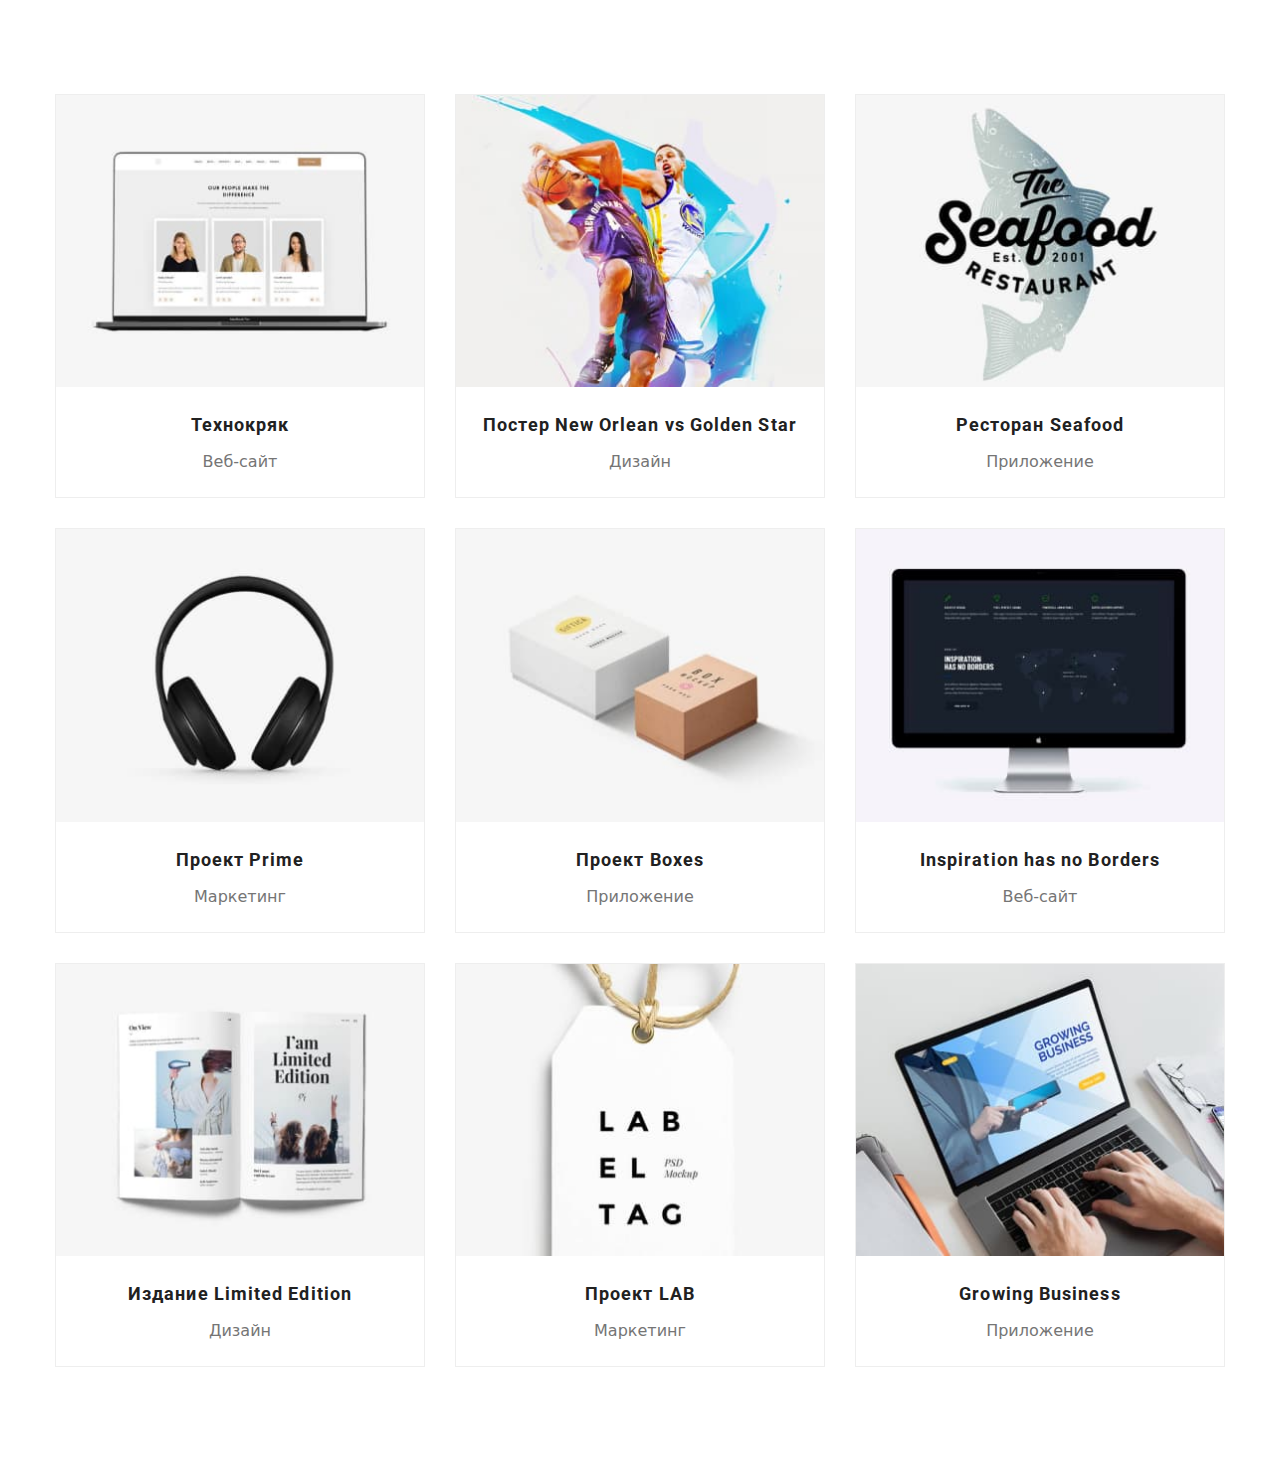
==== portfolio.html @ b9146215 "step1" ====
<!DOCTYPE html>
<html lang="ru">
<head>
    <meta charset="UTF-8">
    <meta http-equiv="X-UA-Compatible" content="IE=edge">
    <meta name="viewport" content="width=device-width, initial-scale=1.0">
    <title>Портфолио</title>
    <link rel="preconnect" href="https://fonts.googleapis.com">
    <link rel="preconnect" href="https://fonts.gstatic.com" crossorigin>
    <link href="https://fonts.googleapis.com/css2?family=Raleway:wght@700&family=Roboto:wght@400;500;700;900&display=swap" rel="stylesheet">
    <link rel="stylesheet" href="https://cdnjs.cloudflare.com/ajax/libs/modern-normalize/1.1.0/modern-normalize.min.css">
    <link rel="stylesheet" href="./css/main.min.css">
</head>
<body class="portfolio">
   <!-- <header class="page-header">
        <div class="container container__header">
    <nav class="nav">  
    <a class="nav__logo" lang="en" href=""><span class="nav__logo--color">Web</span>Studio</a>
        <ul class="nav__list">
           <li class="nav__item"><a class="nav__link " href="./index.html">Студия</a></li>
           <li class="nav__item"><a class="nav__link current" href="./portfolio.html">Портфолио</a></li>
           <li class="nav__item"><a class="nav__link" href="">Контакты</a></li>
       </ul>
    </nav>
     
       <ul class="auth__list">
           <li><a class="auth__mail" href="mailto:info@devstudio.com" target="_blank">
            <svg class="icon-letter" width="16px" height="12px">
                <use href="./images/icons.svg/symbol-defs.svg#envelope" ></use>
            </svg>info@devstudio.com</a>
            </li>
           <li><a class="auth__tel" href="tel:+380961111111" target="_blank">
            <svg class="icon-phone" width="12px" height="16px">
                <use href="./images/icons.svg/symbol-defs.svg#icon-smartphone"></use>
            </svg>+38 096 111 11 11</a>
           </li>
       </ul>
    </div>  
    
     </header>-->
<main>
    <section class="menu">
        <div class="container">
                     <!--<h1> Наши работы</h1>--> 
        <!--<ul class="menu__list">
           <li class="menu__item"><button type="button" class="menu__btn">Все</button></li>
           <li class="menu__item"><button type="button" class="menu__btn">Веб-сайты</button></li>
           <li class="menu__item"><button type="button" class="menu__btn">Приложение</button></li>
           <li class="menu__item"><button type="button" class="menu__btn">Дизайн</button></li>
           <li class="menu__item"><button type="button" class="menu__btn">Маркетинг</button></li>
        </ul>-->
    
<ul class="grid">
            <li class="grid__item">
                <a class="grid__link" href="" target="_blank" rel="noreferrer noopener nofollow">
                <div class="grid__thumb">
                <img src="./images/img1.2.jpg" alt="компьютер с фото" width="370" height="294">
                  <div class="grid__overlay">
                    <p class="grid__text">Ресурс предлагает комплексные предложения с разным уровнем функционала и
                        сервисов. Все это позволит посетителю получить
                        исчерпывающие сведения о компании или частном лице.</p>
                </div>
                </div>
                <div class="grid__info">
                    <h2 class="grid__tittle">Технокряк</h2>
                    <p class="grid__top--text">Веб-сайт</p>
                </div>  
            </a></li>
            <li class="grid__item">
                <a class="grid__link" href="" target="_blank" rel="noreferrer noopener nofollow">
                    <div class="grid__thumb">
                    <img src="./images/img2.2.jpg" alt="компьютер с фото" width="370" height="294">
                    <div class="grid__overlay">
                      <p class="grid__text">Ресурс предлагает комплексные предложения с разным уровнем функционала и
                          сервисов. Все это позволит посетителю получить
                          исчерпывающие сведения о компании или частном лице.</p>
                  </div>
                  </div>
                  <div class="grid__info">
                    <h2 class="grid__tittle" lang="en">Постер New Orlean vs Golden Star</h2>
                    <p class="grid__top--text">Дизайн</p>
                </div>
            </a></li>
            <li class="grid__item"><a class="grid__link" href="" target="_blank" rel="noreferrer noopener nofollow">
                 <div class="grid__thumb"> 
                    <img src="./images/img3.2.jpg" alt="компьютер с фото" width="370" height="294">
                    <div class="grid__overlay">
                      <p class="grid__text">Ресурс предлагает комплексные предложения с разным уровнем функционала и
                          сервисов. Все это позволит посетителю получить
                          исчерпывающие сведения о компании или частном лице.</p>
                  </div>
                  </div>
                  <div class="grid__info">
                    <h2 class="grid__tittle">Ресторан Seafood</h2>
                        <p class="grid__top--text">Приложение</p>
                </div>
            </a></li>
           <li class="grid__item"><a class="grid__link" href="" target="_blank" rel="noreferrer noopener nofollow">
                <div class="grid__thumb">
                    <img src="./images/img4.2.jpg" alt="компьютер с фото" width="370" height="294">
                    <div class="grid__overlay">
                      <p class="grid__text">Ресурс предлагает комплексные предложения с разным уровнем функционала и
                          сервисов. Все это позволит посетителю получить
                          исчерпывающие сведения о компании или частном лице.</p>
                  </div>
                  </div>
                  <div class="grid__info">
                    <h2 class="grid__tittle">Проект Prime</h2>
                       <p class="grid__top--text">Маркетинг</p>
                </div>
            </a></li>
            <li class="grid__item"><a class="grid__link" href="" target="_blank" rel="noreferrer noopener nofollow">
                <div class="grid__thumb">
                    <img src="./images/img5.2.jpg" alt="компьютер с фото" width="370" height="294">
                    <div class="grid__overlay">
                      <p class="grid__text">Ресурс предлагает комплексные предложения с разным уровнем функционала и
                          сервисов. Все это позволит посетителю получить
                          исчерпывающие сведения о компании или частном лице.</p>
                  </div>
                  </div>
                  <div class="grid__info">
                    <h2 class="grid__tittle">Проект Boxes</h2>
                       <p class="grid__top--text">Приложение</p>
                </div>
            </a></li>
            <li class="grid__item"><a class="grid__link" href="" target="_blank" rel="noreferrer noopener nofollow">
                <div class="grid__thumb"> 
                    <img src="./images/img6.2.jpg" alt="компьютер с фото" width="370" height="294">
                    <div class="grid__overlay">
                      <p class="grid__text">Ресурс предлагает комплексные предложения с разным уровнем функционала и
                          сервисов. Все это позволит посетителю получить
                          исчерпывающие сведения о компании или частном лице.</p>
                  </div>
                  </div>
                  <div class="grid__info">
                    <h2 class="grid__tittle">Inspiration has no Borders</h2>
                       <p class="grid__top--text">Веб-сайт</p>
                </div>
            </a></li>
            <li class="grid__item"><a class="grid__link" href="" target="_blank" rel="noreferrer noopener nofollow">
                <div class="grid__thumb">
                    <img src="./images/img7.2.jpg" alt="компьютер с фото" width="370" height="294">
                    <div class="grid__overlay">
                      <p class="grid__text">Ресурс предлагает комплексные предложения с разным уровнем функционала и
                          сервисов. Все это позволит посетителю получить
                          исчерпывающие сведения о компании или частном лице.</p>
                  </div>
                  </div>
                  <div class="grid__info">
                    <h2 class="grid__tittle">Издание Limited Edition</h2>
                        <p class="grid__top--text">Дизайн</p>
                </div>
            </a></li>
            <li class="grid__item"><a class="grid__link" href="" target="_blank" rel="noreferrer noopener nofollow">
                 <div class="grid__thumb">  
                    <img src="./images/img8.2.jpg" alt="компьютер с фото" width="370" height="294">
                    <div class="grid__overlay">
                      <p class="grid__text">Ресурс предлагает комплексные предложения с разным уровнем функционала и
                          сервисов. Все это позволит посетителю получить
                          исчерпывающие сведения о компании или частном лице.</p>
                  </div>
                  </div>
                  <div class="grid__info">
                    <h2 class="grid__tittle">Проект LAB</h2>
                        <p class="grid__top--text">Маркетинг</p>
                </div>
            </a></li>
            <li class="grid__item"><a class="grid__link" href="" target="_blank" rel="noreferrer noopener nofollow">
                  <div class="grid__thumb">
                    <img src="./images/img9.2.jpg" alt="компьютер с фото" width="370" height="294">
                    <div class="grid__overlay">
                      <p class="grid__text">Ресурс предлагает комплексные предложения с разным уровнем функционала и
                          сервисов. Все это позволит посетителю получить
                          исчерпывающие сведения о компании или частном лице.</p>
                  </div>
                  </div>
                  <div class="grid__info">
                    <h2 class="grid__tittle">Growing Business</h2>
                        <p class="grid__top--text">Приложение</p>
                </div>        
            </a></li>
        
        </ul>
    </div>
    </section>
</main>
<!--<footer class="address">
    <div class="container">
        <div class="address__flex">
        <a class="address__logo" lang="en" href=""><span class="address__logo--color">Web</span>Studio</a>
         <address class="contact">
            <ul class="contact__list">
                <li class="contact__item"><a class="contact__item--text" href="https://goo.gl/maps/72AKyJFaNbQAvg726" target="_blank" 
                    rel="noopener nofollow noreferrer" >г. Киев, пр-т Леси Украинки, 26</a></li>
                <li class="contact__mail"><a class="contact__mail--text" href="mailto:info@example.com" >info@example.com</a></li>
                <li class="contact__tel"><a class="contact__tel--text" href="tel:+380961111111">+38 096 111 11 11</a></li>
            </ul>
            </address>
        </div>
       
        <div class="slogan">
            <p class="slogan__text">ПРИСОЕДИНЯЙТЕСЬ</p>
            <ul class="slogan__list">
                <li class="slogan__item"><a class="slogan__link" href="htps://www.instagram.com" >
                    <svg class="slogan__icon" width="20" height="20">
                        <use href="./images/icons.svg/symbol-defs.svg#instagram"></use>
                    </svg>
                </a>
                </li>
                <li class="slogan__item"><a class="slogan__link" href="htps://www.instagram.com" >
                    <svg class="slogan__icon" width="20" height="20">
                        <use href="./images/icons.svg/symbol-defs.svg#twitter"></use>
                    </svg>
                </a>
                </li>
                <li class="slogan__item"><a class="slogan__link" href="htps://www.instagram.com" >
                    <svg class="slogan__icon" width="20" height="20">
                        <use href="./images/icons.svg/symbol-defs.svg#facebook"></use>
                    </svg>
                </a>
                </li>
                <li class="slogan__item"><a class="slogan__link" href="htps://www.instagram.com" >
                    <svg class="slogan__icon" width="20" height="20">
                        <use href="./images/icons.svg/symbol-defs.svg#linkedin"></use>
                    </svg>
                </a>
                </li>
            </ul>
            </div>
            <div class="subscribe">
                <p class="subscribe__text">Подпишитесь на рассылку</p>
                <form class="subscribe__form">
                <input type="email" name="email" placeholder="E-mail" class="subscribe__input" />
          <div class="btn-wrapper">
                <button type="submit" class="button footer-submit">Подписаться</button>
                <svg class="icon" width="24" height="24">
                <use href="./images/icons.svg/send.svg#icon-send" />
            </svg>
          </div>
        </form>
      </div>
    </div>
    </footer>-->
</body>
</html>
---- css/main.min.css ----
html{box-sizing:border-box}*,*::before,*::after{box-sizing:inherit}:root{--primary-text-color:#757575;--title-text-color:#212121;--accent-color:#2196F3;--secondary-color: #FFFFFF;--background-color:#2F303A;--background-light-color:#F5F4FA;--link-color: rgba(255, 255, 255, 0.6);--cubic: cubic-bezier(0.4, 0, 0.2, 1);--timing-function: 250ms}.page{font-family:"Roboto",sans-serif;background:var(--secondary-color);letter-spacing:.03em;font-size:14px}ul{list-style:none;padding:0;margin:0}a{text-decoration:none}h1,h2,h3,h4,h5,h6,p{margin:0;padding:0}img{display:block;width:100%;height:auto}.backdrop{width:100%;height:100%;background-color:rgba(49,50,61,.443);position:fixed;top:0;transition:opacity 600ms,visibility 600ms}.modal{width:528px;min-height:581px;border-radius:4px;padding:40px;background-color:#fff;position:absolute;top:50%;left:50%;transform:translate(-50%, -50%) scale(1) rotate(0);transition:transform 300ms}.backdrop.is-hidden .modal{transform:translate(0),scale(0),rotate(180deg)}.modal__close--btn{padding:0;cursor:pointer;display:flex;width:30px;height:30px;border:1px solid rgba(0,0,0,.1);border-radius:50%;position:absolute;top:8px;right:8px;align-items:center;justify-content:center;fill:#000;background-color:rgba(0,0,0,0);transition:fill var(--timing-function) var(--cubic)}.modal__close--btn:hover{fill:var(--accent-color)}.modal__close--btn:focus{fill:var(--accent-color)}.is-hidden{visibility:none;opacity:0;pointer-events:none}.form__field:nth-child(-n+3){margin-bottom:10px;transition:fill var(--timing-function) var(--cubic)}.form__field:focus-within,.form__field:hover{fill:var(--accent-color)}.form__field label{font-weight:400;font-size:12px;line-height:1.16;letter-spacing:.01em;color:var(--primary-text-color)}.form__field label:not(:last-child){display:block;margin-bottom:4px}.modal__title{margin-bottom:12px;color:var(--title-text-color);font-weight:700;font-size:20px;line-height:1.15;text-align:center}.modal__input{width:100%;height:40px;margin:0;padding:12px 12px 12px 42px;border:1px solid rgba(33,33,33,.2);border-radius:4px;transition:border-color var(--timing-function) var(--cubic),box-shadow var(--timing-function) var(--cubic)}.modal__input:focus-within{border-color:var(--accent-color);outline:none}.modal__input:hover{border-color:var(--accent-color);outline:none}.input__wrap{position:relative}.modal__icon{position:absolute;left:12px;top:50%;transform:translateY(-50%)}.form__field.comment{margin-bottom:20px}textarea{display:block;outline:none;resize:none;width:100%;height:120px;padding:12px 16px;border:1px solid rgba(33,33,33,.2);border-radius:4px;transition:border-color var(--timing-function) var(--cubic),box-shadow var(--timing-function) var(--cubic)}textarea:placeholder-shown{font-weight:400;font-size:14px;line-height:16px;letter-spacing:.01em;color:rgba(117,117,117,.5)}textarea:focus-within{border-color:var(--accent-color);outline:none}textarea:hover{border-color:var(--accent-color);outline:none}.form__field.check{margin-bottom:30px}.visually-hidden{position:absolute;white-space:nowrap;width:1px;height:1px;overflow:hidden;border:0;padding:0;clip:rect(0 0 0 0);clip-path:inset(50%);margin:-1px}.check__text{display:flex;align-items:center;justify-content:center}.check__text span{position:relative;background-color:rgba(0,0,0,0);transition:background-color var(--cubic) var(--timing-function),border var(--cubic) var(--timing-function);display:flex;align-items:center;justify-content:center;margin-right:7px;width:16px;height:15px;border:2px solid var(--title-text-color);border-radius:2px}.modal__check:hover+.check__text span{border-color:var(--accent-color)}.modal__check:focus+.check__text span{border-color:var(--accent-color)}.modal__check:checked+.check__text span{background-color:var(--accent-color);border:none}.check__link{font-weight:400;font-size:14px;line-height:1.71;margin-left:4px;color:var(--accent-color);text-decoration:underline}.check__icon{fill:rgba(0,0,0,0)}.button.modal-submit{padding:10px 55px;display:block;margin-left:auto;margin-right:auto;height:50px;min-width:200px;border:none;border-radius:4px;color:var(--secondary-color);background-color:var(--accent-color);font-family:inherit;font-weight:700;font-size:16px;line-height:1.88;letter-spacing:.06em;text-align:center;box-shadow:rgba(0,0,0,0);cursor:pointer}.button.modal-submit:hover{box-shadow:0px 4px 4px rgba(0,0,0,.15)}.button.modal-submit:focus{box-shadow:0px 4px 4px rgba(0,0,0,.15)}.container{width:100%;padding-left:15px;padding-right:15px;margin-left:auto;margin-right:auto}@media screen and (min-width: 480px){.container{width:480px}}@media screen and (min-width: 768px){.container{width:720px}}@media screen and (min-width: 1200px){.container{width:1200px}}.nav__logo{padding-top:24px;padding-bottom:25px;margin-right:93px;font-family:"Raleway";font-weight:700;font-size:26px;line-height:1.19;color:var(--background-color)}.nav__logo--color{color:var(--accent-color)}.address__logo{font-family:"Raleway";font-weight:700;font-size:26px;line-height:31px;color:var(--secondary-color)}.address__logo--color{color:var(--accent-color)}.heading__btn{margin-top:30px;text-align:center;display:inline-block;border-style:none;border-radius:6px;cursor:pointer;padding:10px 32px;min-width:200px;height:50px;color:var(--secondary-color);background-color:var(--accent-color);font-weight:700;font-size:16px;line-height:1.88;letter-spacing:.06em;transition-property:background-color;transition-duration:250ms;transition-timing-function:cubic-bezier(0.4, 0, 0.2, 1)}.heading__btn:hover{background-color:#188ce8}.heading__btn:focus{background-color:#188ce8}.social__item:not(:last-child){margin-right:10px}.social__list{display:flex;justify-content:center;align-items:center}.social__link{display:flex;width:100%;height:100%;justify-content:center;align-items:center;border-radius:50%;background-color:var(--secondary-color)}.social__link:hover{background-color:var(--accent-color)}.social__link:focus{background-color:var(--accent-color)}.social__link:last-child{margin-right:0}.social__icon{fill:#afb1b8}.social__link:hover .social__icon{fill:var(--secondary-color)}.social__link:focus .social__icon{fill:var(--secondary-color)}.social__item{width:44px;height:44px}.button.footer-submit{padding:10px 62px 10px 28px;height:50px;min-width:200px;border:none;border-radius:4px;color:var(--secondary-color);background-color:var(--accent-color);font-family:inherit;font-weight:700;font-size:16px;line-height:1.88;letter-spacing:.06em;text-align:center;box-shadow:rgba(0,0,0,0);cursor:pointer}.button.footer-submit:hover{box-shadow:0px 4px 4px rgba(0,0,0,.15)}.button.footer-submit:focus{box-shadow:0px 4px 4px rgba(0,0,0,.15)}.btn-wrapper{display:block;position:relative}.btn-wrapper .icon{position:absolute;top:13px;right:28px}.antena::before{margin-bottom:30px;display:flex;content:"";background-image:url(../images/icons.svg/Vector\(1\).svg);background-repeat:no-repeat;background-position:center;height:120px;background-color:var(--background-light-color);border-radius:4px}.clock::before{margin-bottom:30px;display:flex;content:"";background-image:url(../images/icons.svg/clock.svg);background-repeat:no-repeat;background-position:center;height:120px;background-color:var(--background-light-color);border-radius:4px}.diagram::before{margin-bottom:30px;display:flex;content:"";background-image:url(../images/icons.svg/diagram.svg);background-repeat:no-repeat;background-position:center;height:120px;background-color:var(--background-light-color);border-radius:4px}.astronaut::before{margin-bottom:30px;display:flex;content:"";background-image:url(../images/icons.svg/astronaut.svg);background-repeat:no-repeat;background-position:center;height:120px;background-color:var(--background-light-color);border-radius:4px}@media screen and (min-width: 480px){.work{padding-top:60px;padding-bottom:60px}}@media screen and (min-width: 768px){.work{padding-top:60px;padding-bottom:60px}}@media screen and (min-width: 1200px){.work{padding-top:94px;padding-bottom:94px}}.work__list{display:flex;flex-wrap:wrap;gap:30px}.work__title{text-align:center;font-size:14px;font-weight:700;line-height:1.14;text-transform:uppercase;color:var(--title-text-color)}.work__text{margin-top:12px;line-height:1.71;color:var(--primary-text-color)}.work__item{width:100%}@media screen and (min-width: 768px){.work__item{width:calc((100% - 30px)/2)}}@media screen and (min-width: 1200px){.work__item{width:calc((100% - 90px)/4)}}.about{padding-top:0;padding-bottom:60px}.about__list{margin-bottom:-30px}.about__title{margin:0;font-size:36px;font-weight:700;line-height:1.16;text-align:center;color:var(--title-text-color)}.about__container{display:flex;justify-content:center;align-items:center;position:absolute;bottom:0;left:0;width:100%;height:70px;background-color:rgba(47,48,58,.8);font-weight:700;text-transform:uppercase;color:#fff}.about__item{margin-bottom:30px}.about__item{position:relative}.team{background:var(--background-light-color)}@media screen and (min-width: 480px){.team{padding-top:60px;padding-bottom:60px}}@media screen and (min-width: 768px){.team{padding-top:60px;padding-bottom:60px}}@media screen and (min-width: 1200px){.team{padding-top:94px;padding-bottom:94px}}.team__list{display:flex;flex-wrap:wrap;gap:30px}.team__title{margin-bottom:50px;font-size:36px;font-weight:700;line-height:1.16;text-align:center;color:var(--title-text-color)}.team__subtitle{margin-bottom:10px;font-size:16px;font-weight:500;line-height:1.19;text-align:center;color:var(--title-text-color)}.team__text{margin-bottom:16px;font-size:16px;line-height:1.18;text-align:center;color:var(--primary-text-color)}.team__container{padding-top:30px;padding-bottom:30px}.team__card{background-color:var(--secondary-color);border-radius:0px 0px 4px 4px;box-shadow:0px 1px 3px rgba(0,0,0,.12),0px 1px 1px rgba(0,0,0,.14),0px 2px 1px rgba(0,0,0,.2);width:100%}@media screen and (min-width: 768px){.team__card{width:calc((100% - 30px)/2)}}@media screen and (min-width: 1200px){.team__card{width:calc((100% - 90px)/4)}}@media screen and (min-width: 480px){.clients{padding-top:60px;padding-bottom:60px}}@media screen and (min-width: 768px){.clients{padding-top:60px;padding-bottom:60px}}@media screen and (min-width: 1200px){.clients{padding-top:94px;padding-bottom:94px}}.clients__logo{fill:currentColor}.clients__title{margin-bottom:50px;font-size:36px;font-weight:700;line-height:1.16;text-align:center;color:var(--title-text-color)}.clients__list{display:flex;flex-wrap:wrap;gap:30px}.clients__item{width:calc((100% - 30px)/2)}@media screen and (min-width: 768px){.clients__item{width:calc((100% - 60px)/3)}}@media screen and (min-width: 1200px){.clients__item{width:calc((100% - 150px)/6)}}.clients__link{display:inline-flex;width:170px;height:92px;justify-content:center;align-items:center;border:1px solid #afb1b8;border-radius:4px;color:#afb1b8;transition-property:color,border,box-shadow;transition-duration:250ms;transition-timing-function:cubic-bezier(0.4, 0, 0.2, 1)}.clients__link:hover{color:var(--accent-color);border:1px solid var(--accent-color)}.clients__linkS:focus{color:var(--accent-color);border:1px solid var(--accent-color)}.address{background:var(--background-color);padding-top:60px;padding-bottom:60px}.address__flex{max-width:376px;min-height:112px;margin-right:70px}.contact__item--text{font-style:normal;font-weight:400;font-size:14px;line-height:24px;color:var(--secondary-color)}.contact__mail--text{font-style:normal;font-weight:400;font-size:14px;line-height:24px;color:var(--link-color)}.contact__tel--text{font-style:normal;font-weight:400;font-size:14px;line-height:24px;color:var(--link-color)}.contact__item,.contact__mail{margin-bottom:9px}.contact__item{margin-top:20px}.address>.container{display:flex;align-items:baseline}.slogan__text{font-weight:700;font-size:14px;line-height:1.14;letter-spacing:.03em;text-transform:uppercase;color:var(--secondary-color);margin-bottom:20px}.slogan__list{display:flex;justify-content:center;align-items:center}.slogan__item{width:44px;height:44px;margin-right:10px}.slogan__item:last-child{margin-right:0}.slogan__link{display:flex;width:100%;height:100%;justify-content:center;align-items:center;border-radius:50%;background-color:rgba(255,255,255,.1)}.slogan__link:hover{background-color:var(--accent-color)}.slogan__icon{fill:var(--secondary-color)}.subscribe{width:570px;margin-left:auto}.subscribe__form{display:flex}.subscribe__text{margin-bottom:20px;color:var(--secondary-color);font-weight:700;font-size:14px;line-height:16px;text-transform:uppercase}.subscribe__input{width:358px;height:50px;padding:15px 16px;margin-right:12px;border:1px solid rgba(255,255,255,.3);border-radius:4px;background-color:rgba(0,0,0,0);font-family:inherit;color:var(--secondary-color);font-size:16px;line-height:1.25}.subscribe__input:placeholder-shown{color:rgba(255,255,255,.6);font-size:16px;line-height:1.25}.container__header{display:flex;align-items:center}.nav{display:flex;align-items:center}.nav__list{display:flex;padding:0;margin:0}.nav__link.current{color:var(--accent-color)}.nav__link{display:block;margin-right:50px;padding-top:32px;padding-bottom:32px;font-weight:500;line-height:1.14;letter-spacing:.02em;color:var(--title-text-color)}.nav__link:hover{color:var(--accent-color)}.nav__link:focus{color:var(--accent-color)}.auth__list{display:flex;margin-left:auto;align-items:center}.auth__mail,.auth__tel:not(:last-child){margin-right:50px}.auth__mail,.auth__tel{display:flex;align-items:center;justify-content:space-around;font-weight:500;letter-spacing:.02em;color:var(--primary-text-color)}.auth__mail:hover,.auth__mail:focus{color:var(--accent-color)}.auth__tel:hover,.auth__tel:focus{color:var(--accent-color)}.icon-letter{width:16px;height:12px;align-items:center;margin-right:10px;border:0;fill:currentColor}.icon-letter:hover{color:var(--accent-color)}.icon-letter:focus{color:var(--accent-color)}.icon-phone{width:16px;align-items:center;margin-right:10px;border:0;fill:currentColor}.icon-phone:hover{color:var(--accent-color)}.icon-phone:focus{color:var(--accent-color)}.nav__link{position:relative}.nav__link.current::after{content:"";position:absolute;left:0;bottom:0;display:block;width:100%;height:4px;background-color:var(--accent-color);border-radius:2px;transition-property:opacity;transition-timing-function:cubic-bezier(0.4, 0, 0.2, 1)}.heading{max-width:1600px;margin-left:auto;margin-right:auto;background:var(--background-color);background-image:linear-gradient(rgba(47, 48, 58, 0.4), rgba(47, 48, 58, 0.4)),url(../images/icons.svg/heading.jpg);background-repeat:no-repeat;background-position:center;background-size:cover}.heading{display:flex;align-items:center;text-align:center;padding-top:200px;padding-bottom:200px}.heading__title{width:696px;font-weight:900;font-size:44px;line-height:1.36;margin:0 auto;letter-spacing:.06em;text-transform:uppercase;color:var(--secondary-color)}.page-header{border-bottom:1px solid #ececec}.menu__item:not(:last-child){margin-right:8px}.menu__btn{display:inline-block;border-radius:6px;border-style:none;padding:6px 22px;text-align:center;max-width:145px;cursor:pointer;background:var(--background-light-color);font-weight:500;font-size:16px;line-height:1.6;color:var(--title-text-color)}.menu__btn:hover{background:var(--accent-color);color:var(--secondary-color)}.menu__btn:focus{background:var(--accent-color);color:var(--secondary-color)}@media screen and (min-width: 480px){.menu{padding-top:60px;padding-bottom:60px}}@media screen and (min-width: 768px){.menu{padding-top:60px;padding-bottom:60px}}@media screen and (min-width: 1200px){.menu{padding-top:94px;padding-bottom:94px}}.menu .grid{display:flex;flex-wrap:wrap;gap:30px}.menu .grid__tittle{font-size:18px;font-weight:700;line-height:2;font-family:"Roboto";letter-spacing:.06em;text-align:center;color:var(--title-text-color)}.menu .grid__top--text{margin-top:4px;font-size:16px;line-height:1.88;text-align:center;color:var(--primary-text-color)}.menu .grid__item{cursor:pointer;border:1px solid #eee;transition-property:box-shadow;transition-duration:250ms;transition-timing-function:cubic-bezier(0.4, 0, 0.2, 1);width:100%}@media screen and (min-width: 768px){.menu .grid__item{width:calc((100% - 30px)/2)}}@media screen and (min-width: 1200px){.menu .grid__item{width:calc((100% - 60px)/3)}}.menu .grid__link{display:block}.menu .grid__link:hover{box-shadow:0px 1px 1px rgba(0,0,0,.12),0px 4px 4px rgba(0,0,0,.06),1px 4px 6px rgba(0,0,0,.16)}.menu .grid__thumb{position:relative;overflow:hidden}.menu .grid__overlay{position:absolute;bottom:0;left:0;width:100%;height:100%;background-color:rgba(33,150,243,.9);opacity:0;transform:translateY(100%);transition-property:transform,opacity;transition-duration:250ms;transition-timing-function:cubic-bezier(0.4, 0, 0.2, 1)}.grid__link:hover .menu .grid__overlay,.grid__link:focus .menu .grid__overlay{opacity:1;transform:translateY(0)}.menu .grid__text{position:absolute;top:50%;left:50%;transform:translate(-50%, -50%);padding:63px 24px;width:100%;height:100%;font-size:18px;line-height:1.56;letter-spacing:.03em;color:var(--secondary-color)}.menu .grid__info{padding:20px 24px}/*# sourceMappingURL=main.min.css.map */
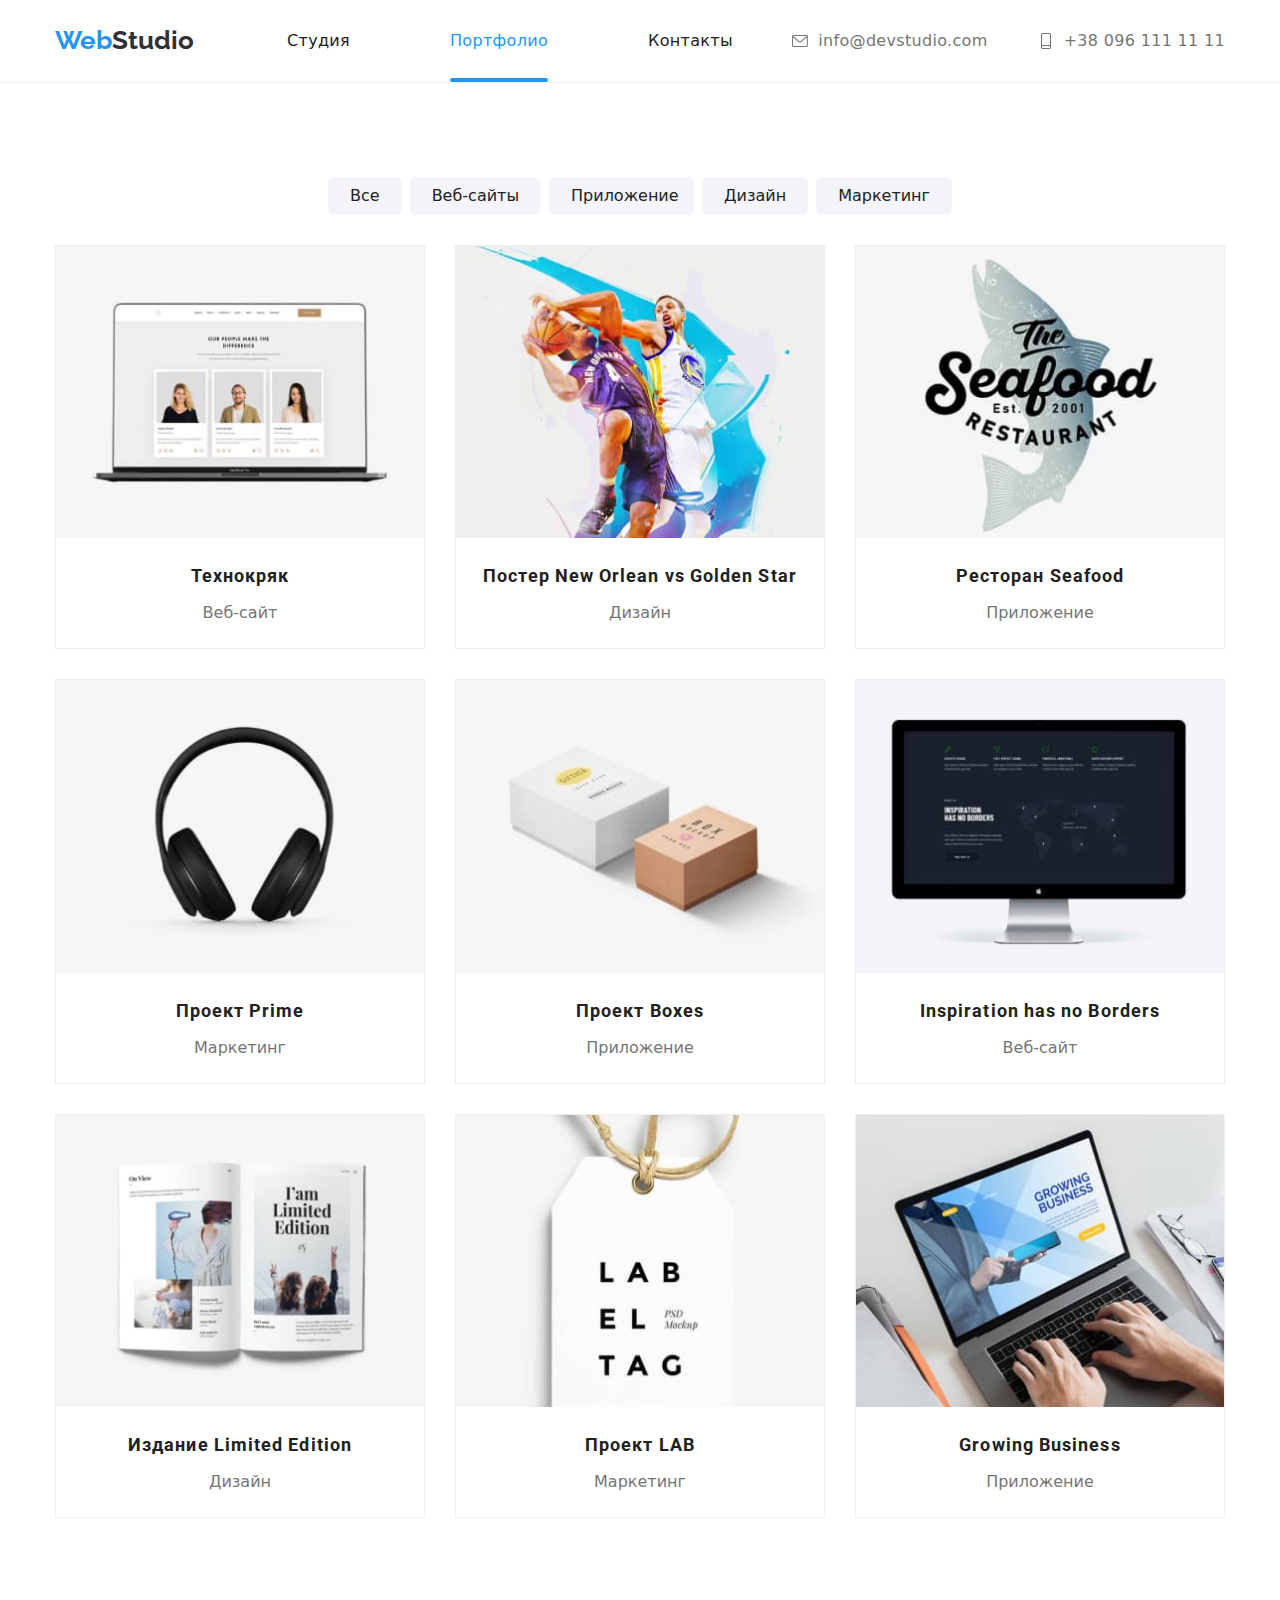
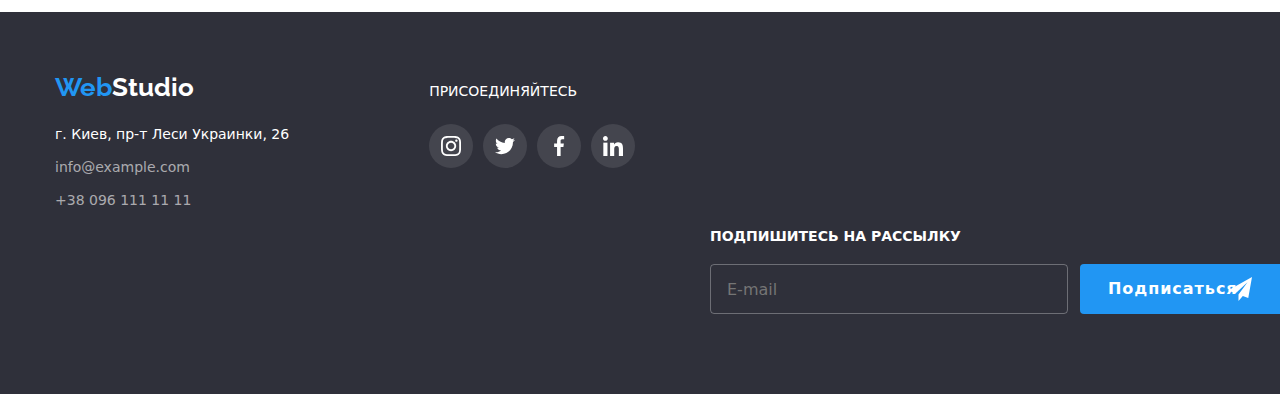
==== commit da2e88e0: "step4" ====
--- a/portfolio.html
+++ b/portfolio.html
@@ -12,7 +12,7 @@
     <link rel="stylesheet" href="./css/main.min.css">
 </head>
 <body class="portfolio">
-   <!-- <header class="page-header">
+   <header class="page-header">
         <div class="container container__header">
     <nav class="nav">  
     <a class="nav__logo" lang="en" href=""><span class="nav__logo--color">Web</span>Studio</a>
@@ -36,19 +36,62 @@
            </li>
        </ul>
     </div>  
+    <button class="menu-open-btn" data-menu-open type="button">
+        <svg class="icon-menu" width="24px" height="16px">
+            <use href="./images/heading/menu.svg#icon-menu"></use>
+        </svg>
+       </button>
+        
+        <div class="mob-menu is-hidden" data-menu>
+            <div class="mob-container">
+        <div class="mob-menu__top">
+        <button class="menu-close-btn" data-menu-close type="button"> 
+            <svg class="close-menu" width="40px" height="40px">
+                <use href="./images/heading/close-menu.svg#close-menu"></use>
+            </svg>
+        </button>
     
-     </header>-->
+        <ul class="mob-menu__list">
+            <li class="mob-menu__item"><a class="mob-menu__link " href="./index.html">Студия</a></li>
+            <li class="mob-menu__item"><a class="mob-menu__link current" href="./portfolio.html">Портфолио</a></li>
+            <li class="mob-menu__item"><a class="mob-menu__link" href="">Контакты</a></li>
+        </ul>
+    </div> 
+    <div class="mob-menu__bottom">
+        <ul class="mob-connect__list">
+              <li class="mob-connect__item"><a class="mob-connect__tel" href="tel:+380961111111" target="_blank">
+             <!--<svg class="icon-phone" width="12px" height="16px">
+                 <use href="./images/icons.svg/symbol-defs.svg#icon-smartphone"></use>
+             </svg>-->+38 096 111 11 11</a>
+            </li>
+            <li class="mob-connect__item"><a class="mob-connect__mail" href="mailto:info@devstudio.com" target="_blank">
+                <!--<svg class="icon-letter" width="16px" height="12px">
+                    <use href="./images/icons.svg/symbol-defs.svg#envelope" ></use>
+                </svg>-->info@devstudio.com</a>
+                </li>
+        </ul>
+     <ul class="mob-soc-list">
+        <li class="mob-soc-item">Instagram</li>
+        <li class="mob-soc-item">Twitter</li>
+        <li class="mob-soc-item">Facebook</li>
+        <li class="mob-soc-item">Linkedln</li>
+     </ul>
+    </div> 
+    </div> 
+    </div>  
+    </div>
+     </header>
 <main>
     <section class="menu">
         <div class="container">
                      <!--<h1> Наши работы</h1>--> 
-        <!--<ul class="menu__list">
-           <li class="menu__item"><button type="button" class="menu__btn">Все</button></li>
-           <li class="menu__item"><button type="button" class="menu__btn">Веб-сайты</button></li>
-           <li class="menu__item"><button type="button" class="menu__btn">Приложение</button></li>
-           <li class="menu__item"><button type="button" class="menu__btn">Дизайн</button></li>
-           <li class="menu__item"><button type="button" class="menu__btn">Маркетинг</button></li>
-        </ul>-->
+        <ul class="portfolio-nav__list">
+           <li class="portfolio-nav__item"><button type="button" class="portfolio-nav__btn">Все</button></li>
+           <li class="portfolio-nav__item"><button type="button" class="portfolio-nav__btn">Веб-сайты</button></li>
+           <li class="portfolio-nav__item"><button type="button" class="portfolio-nav__btn">Приложение</button></li>
+           <li class="portfolio-nav__item"><button type="button" class="portfolio-nav__btn">Дизайн</button></li>
+           <li class="portfolio-nav__item"><button type="button" class="portfolio-nav__btn">Маркетинг</button></li>
+        </ul>
     
 <ul class="grid">
             <li class="grid__item">
@@ -184,8 +227,9 @@
     </div>
     </section>
 </main>
-<!--<footer class="address">
+<footer class="address">
     <div class="container">
+        <div class="address__wrapper-tab"></div>
         <div class="address__flex">
         <a class="address__logo" lang="en" href=""><span class="address__logo--color">Web</span>Studio</a>
          <address class="contact">
@@ -226,6 +270,7 @@
                 </a>
                 </li>
             </ul>
+        </div>
             </div>
             <div class="subscribe">
                 <p class="subscribe__text">Подпишитесь на рассылку</p>
@@ -240,6 +285,7 @@
         </form>
       </div>
     </div>
-    </footer>-->
+    </footer>
+    <script src="./js/menu.js"></script>
 </body>
 </html>--- a/css/main.min.css
+++ b/css/main.min.css
@@ -1 +1 @@
-html{box-sizing:border-box}*,*::before,*::after{box-sizing:inherit}:root{--primary-text-color:#757575;--title-text-color:#212121;--accent-color:#2196F3;--secondary-color: #FFFFFF;--background-color:#2F303A;--background-light-color:#F5F4FA;--link-color: rgba(255, 255, 255, 0.6);--cubic: cubic-bezier(0.4, 0, 0.2, 1);--timing-function: 250ms}.page{font-family:"Roboto",sans-serif;background:var(--secondary-color);letter-spacing:.03em;font-size:14px}ul{list-style:none;padding:0;margin:0}a{text-decoration:none}h1,h2,h3,h4,h5,h6,p{margin:0;padding:0}img{display:block;width:100%;height:auto}.backdrop{width:100%;height:100%;background-color:rgba(49,50,61,.443);position:fixed;top:0;transition:opacity 600ms,visibility 600ms}.modal{width:528px;min-height:581px;border-radius:4px;padding:40px;background-color:#fff;position:absolute;top:50%;left:50%;transform:translate(-50%, -50%) scale(1) rotate(0);transition:transform 300ms}.backdrop.is-hidden .modal{transform:translate(0),scale(0),rotate(180deg)}.modal__close--btn{padding:0;cursor:pointer;display:flex;width:30px;height:30px;border:1px solid rgba(0,0,0,.1);border-radius:50%;position:absolute;top:8px;right:8px;align-items:center;justify-content:center;fill:#000;background-color:rgba(0,0,0,0);transition:fill var(--timing-function) var(--cubic)}.modal__close--btn:hover{fill:var(--accent-color)}.modal__close--btn:focus{fill:var(--accent-color)}.is-hidden{visibility:none;opacity:0;pointer-events:none}.form__field:nth-child(-n+3){margin-bottom:10px;transition:fill var(--timing-function) var(--cubic)}.form__field:focus-within,.form__field:hover{fill:var(--accent-color)}.form__field label{font-weight:400;font-size:12px;line-height:1.16;letter-spacing:.01em;color:var(--primary-text-color)}.form__field label:not(:last-child){display:block;margin-bottom:4px}.modal__title{margin-bottom:12px;color:var(--title-text-color);font-weight:700;font-size:20px;line-height:1.15;text-align:center}.modal__input{width:100%;height:40px;margin:0;padding:12px 12px 12px 42px;border:1px solid rgba(33,33,33,.2);border-radius:4px;transition:border-color var(--timing-function) var(--cubic),box-shadow var(--timing-function) var(--cubic)}.modal__input:focus-within{border-color:var(--accent-color);outline:none}.modal__input:hover{border-color:var(--accent-color);outline:none}.input__wrap{position:relative}.modal__icon{position:absolute;left:12px;top:50%;transform:translateY(-50%)}.form__field.comment{margin-bottom:20px}textarea{display:block;outline:none;resize:none;width:100%;height:120px;padding:12px 16px;border:1px solid rgba(33,33,33,.2);border-radius:4px;transition:border-color var(--timing-function) var(--cubic),box-shadow var(--timing-function) var(--cubic)}textarea:placeholder-shown{font-weight:400;font-size:14px;line-height:16px;letter-spacing:.01em;color:rgba(117,117,117,.5)}textarea:focus-within{border-color:var(--accent-color);outline:none}textarea:hover{border-color:var(--accent-color);outline:none}.form__field.check{margin-bottom:30px}.visually-hidden{position:absolute;white-space:nowrap;width:1px;height:1px;overflow:hidden;border:0;padding:0;clip:rect(0 0 0 0);clip-path:inset(50%);margin:-1px}.check__text{display:flex;align-items:center;justify-content:center}.check__text span{position:relative;background-color:rgba(0,0,0,0);transition:background-color var(--cubic) var(--timing-function),border var(--cubic) var(--timing-function);display:flex;align-items:center;justify-content:center;margin-right:7px;width:16px;height:15px;border:2px solid var(--title-text-color);border-radius:2px}.modal__check:hover+.check__text span{border-color:var(--accent-color)}.modal__check:focus+.check__text span{border-color:var(--accent-color)}.modal__check:checked+.check__text span{background-color:var(--accent-color);border:none}.check__link{font-weight:400;font-size:14px;line-height:1.71;margin-left:4px;color:var(--accent-color);text-decoration:underline}.check__icon{fill:rgba(0,0,0,0)}.button.modal-submit{padding:10px 55px;display:block;margin-left:auto;margin-right:auto;height:50px;min-width:200px;border:none;border-radius:4px;color:var(--secondary-color);background-color:var(--accent-color);font-family:inherit;font-weight:700;font-size:16px;line-height:1.88;letter-spacing:.06em;text-align:center;box-shadow:rgba(0,0,0,0);cursor:pointer}.button.modal-submit:hover{box-shadow:0px 4px 4px rgba(0,0,0,.15)}.button.modal-submit:focus{box-shadow:0px 4px 4px rgba(0,0,0,.15)}.container{width:100%;padding-left:15px;padding-right:15px;margin-left:auto;margin-right:auto}@media screen and (min-width: 480px){.container{width:480px}}@media screen and (min-width: 768px){.container{width:720px}}@media screen and (min-width: 1200px){.container{width:1200px}}.nav__logo{padding-top:24px;padding-bottom:25px;margin-right:93px;font-family:"Raleway";font-weight:700;font-size:26px;line-height:1.19;color:var(--background-color)}.nav__logo--color{color:var(--accent-color)}.address__logo{font-family:"Raleway";font-weight:700;font-size:26px;line-height:31px;color:var(--secondary-color)}.address__logo--color{color:var(--accent-color)}.heading__btn{margin-top:30px;text-align:center;display:inline-block;border-style:none;border-radius:6px;cursor:pointer;padding:10px 32px;min-width:200px;height:50px;color:var(--secondary-color);background-color:var(--accent-color);font-weight:700;font-size:16px;line-height:1.88;letter-spacing:.06em;transition-property:background-color;transition-duration:250ms;transition-timing-function:cubic-bezier(0.4, 0, 0.2, 1)}.heading__btn:hover{background-color:#188ce8}.heading__btn:focus{background-color:#188ce8}.social__item:not(:last-child){margin-right:10px}.social__list{display:flex;justify-content:center;align-items:center}.social__link{display:flex;width:100%;height:100%;justify-content:center;align-items:center;border-radius:50%;background-color:var(--secondary-color)}.social__link:hover{background-color:var(--accent-color)}.social__link:focus{background-color:var(--accent-color)}.social__link:last-child{margin-right:0}.social__icon{fill:#afb1b8}.social__link:hover .social__icon{fill:var(--secondary-color)}.social__link:focus .social__icon{fill:var(--secondary-color)}.social__item{width:44px;height:44px}.button.footer-submit{padding:10px 62px 10px 28px;height:50px;min-width:200px;border:none;border-radius:4px;color:var(--secondary-color);background-color:var(--accent-color);font-family:inherit;font-weight:700;font-size:16px;line-height:1.88;letter-spacing:.06em;text-align:center;box-shadow:rgba(0,0,0,0);cursor:pointer}.button.footer-submit:hover{box-shadow:0px 4px 4px rgba(0,0,0,.15)}.button.footer-submit:focus{box-shadow:0px 4px 4px rgba(0,0,0,.15)}.btn-wrapper{display:block;position:relative}.btn-wrapper .icon{position:absolute;top:13px;right:28px}.antena::before{margin-bottom:30px;display:flex;content:"";background-image:url(../images/icons.svg/Vector\(1\).svg);background-repeat:no-repeat;background-position:center;height:120px;background-color:var(--background-light-color);border-radius:4px}.clock::before{margin-bottom:30px;display:flex;content:"";background-image:url(../images/icons.svg/clock.svg);background-repeat:no-repeat;background-position:center;height:120px;background-color:var(--background-light-color);border-radius:4px}.diagram::before{margin-bottom:30px;display:flex;content:"";background-image:url(../images/icons.svg/diagram.svg);background-repeat:no-repeat;background-position:center;height:120px;background-color:var(--background-light-color);border-radius:4px}.astronaut::before{margin-bottom:30px;display:flex;content:"";background-image:url(../images/icons.svg/astronaut.svg);background-repeat:no-repeat;background-position:center;height:120px;background-color:var(--background-light-color);border-radius:4px}@media screen and (min-width: 480px){.work{padding-top:60px;padding-bottom:60px}}@media screen and (min-width: 768px){.work{padding-top:60px;padding-bottom:60px}}@media screen and (min-width: 1200px){.work{padding-top:94px;padding-bottom:94px}}.work__list{display:flex;flex-wrap:wrap;gap:30px}.work__title{text-align:center;font-size:14px;font-weight:700;line-height:1.14;text-transform:uppercase;color:var(--title-text-color)}.work__text{margin-top:12px;line-height:1.71;color:var(--primary-text-color)}.work__item{width:100%}@media screen and (min-width: 768px){.work__item{width:calc((100% - 30px)/2)}}@media screen and (min-width: 1200px){.work__item{width:calc((100% - 90px)/4)}}.about{padding-top:0;padding-bottom:60px}.about__list{margin-bottom:-30px}.about__title{margin:0;font-size:36px;font-weight:700;line-height:1.16;text-align:center;color:var(--title-text-color)}.about__container{display:flex;justify-content:center;align-items:center;position:absolute;bottom:0;left:0;width:100%;height:70px;background-color:rgba(47,48,58,.8);font-weight:700;text-transform:uppercase;color:#fff}.about__item{margin-bottom:30px}.about__item{position:relative}.team{background:var(--background-light-color)}@media screen and (min-width: 480px){.team{padding-top:60px;padding-bottom:60px}}@media screen and (min-width: 768px){.team{padding-top:60px;padding-bottom:60px}}@media screen and (min-width: 1200px){.team{padding-top:94px;padding-bottom:94px}}.team__list{display:flex;flex-wrap:wrap;gap:30px}.team__title{margin-bottom:50px;font-size:36px;font-weight:700;line-height:1.16;text-align:center;color:var(--title-text-color)}.team__subtitle{margin-bottom:10px;font-size:16px;font-weight:500;line-height:1.19;text-align:center;color:var(--title-text-color)}.team__text{margin-bottom:16px;font-size:16px;line-height:1.18;text-align:center;color:var(--primary-text-color)}.team__container{padding-top:30px;padding-bottom:30px}.team__card{background-color:var(--secondary-color);border-radius:0px 0px 4px 4px;box-shadow:0px 1px 3px rgba(0,0,0,.12),0px 1px 1px rgba(0,0,0,.14),0px 2px 1px rgba(0,0,0,.2);width:100%}@media screen and (min-width: 768px){.team__card{width:calc((100% - 30px)/2)}}@media screen and (min-width: 1200px){.team__card{width:calc((100% - 90px)/4)}}@media screen and (min-width: 480px){.clients{padding-top:60px;padding-bottom:60px}}@media screen and (min-width: 768px){.clients{padding-top:60px;padding-bottom:60px}}@media screen and (min-width: 1200px){.clients{padding-top:94px;padding-bottom:94px}}.clients__logo{fill:currentColor}.clients__title{margin-bottom:50px;font-size:36px;font-weight:700;line-height:1.16;text-align:center;color:var(--title-text-color)}.clients__list{display:flex;flex-wrap:wrap;gap:30px}.clients__item{width:calc((100% - 30px)/2)}@media screen and (min-width: 768px){.clients__item{width:calc((100% - 60px)/3)}}@media screen and (min-width: 1200px){.clients__item{width:calc((100% - 150px)/6)}}.clients__link{display:inline-flex;width:170px;height:92px;justify-content:center;align-items:center;border:1px solid #afb1b8;border-radius:4px;color:#afb1b8;transition-property:color,border,box-shadow;transition-duration:250ms;transition-timing-function:cubic-bezier(0.4, 0, 0.2, 1)}.clients__link:hover{color:var(--accent-color);border:1px solid var(--accent-color)}.clients__linkS:focus{color:var(--accent-color);border:1px solid var(--accent-color)}.address{background:var(--background-color);padding-top:60px;padding-bottom:60px}.address__flex{max-width:376px;min-height:112px;margin-right:70px}.contact__item--text{font-style:normal;font-weight:400;font-size:14px;line-height:24px;color:var(--secondary-color)}.contact__mail--text{font-style:normal;font-weight:400;font-size:14px;line-height:24px;color:var(--link-color)}.contact__tel--text{font-style:normal;font-weight:400;font-size:14px;line-height:24px;color:var(--link-color)}.contact__item,.contact__mail{margin-bottom:9px}.contact__item{margin-top:20px}.address>.container{display:flex;align-items:baseline}.slogan__text{font-weight:700;font-size:14px;line-height:1.14;letter-spacing:.03em;text-transform:uppercase;color:var(--secondary-color);margin-bottom:20px}.slogan__list{display:flex;justify-content:center;align-items:center}.slogan__item{width:44px;height:44px;margin-right:10px}.slogan__item:last-child{margin-right:0}.slogan__link{display:flex;width:100%;height:100%;justify-content:center;align-items:center;border-radius:50%;background-color:rgba(255,255,255,.1)}.slogan__link:hover{background-color:var(--accent-color)}.slogan__icon{fill:var(--secondary-color)}.subscribe{width:570px;margin-left:auto}.subscribe__form{display:flex}.subscribe__text{margin-bottom:20px;color:var(--secondary-color);font-weight:700;font-size:14px;line-height:16px;text-transform:uppercase}.subscribe__input{width:358px;height:50px;padding:15px 16px;margin-right:12px;border:1px solid rgba(255,255,255,.3);border-radius:4px;background-color:rgba(0,0,0,0);font-family:inherit;color:var(--secondary-color);font-size:16px;line-height:1.25}.subscribe__input:placeholder-shown{color:rgba(255,255,255,.6);font-size:16px;line-height:1.25}.container__header{display:flex;align-items:center}.nav{display:flex;align-items:center}.nav__list{display:flex;padding:0;margin:0}.nav__link.current{color:var(--accent-color)}.nav__link{display:block;margin-right:50px;padding-top:32px;padding-bottom:32px;font-weight:500;line-height:1.14;letter-spacing:.02em;color:var(--title-text-color)}.nav__link:hover{color:var(--accent-color)}.nav__link:focus{color:var(--accent-color)}.auth__list{display:flex;margin-left:auto;align-items:center}.auth__mail,.auth__tel:not(:last-child){margin-right:50px}.auth__mail,.auth__tel{display:flex;align-items:center;justify-content:space-around;font-weight:500;letter-spacing:.02em;color:var(--primary-text-color)}.auth__mail:hover,.auth__mail:focus{color:var(--accent-color)}.auth__tel:hover,.auth__tel:focus{color:var(--accent-color)}.icon-letter{width:16px;height:12px;align-items:center;margin-right:10px;border:0;fill:currentColor}.icon-letter:hover{color:var(--accent-color)}.icon-letter:focus{color:var(--accent-color)}.icon-phone{width:16px;align-items:center;margin-right:10px;border:0;fill:currentColor}.icon-phone:hover{color:var(--accent-color)}.icon-phone:focus{color:var(--accent-color)}.nav__link{position:relative}.nav__link.current::after{content:"";position:absolute;left:0;bottom:0;display:block;width:100%;height:4px;background-color:var(--accent-color);border-radius:2px;transition-property:opacity;transition-timing-function:cubic-bezier(0.4, 0, 0.2, 1)}.heading{max-width:1600px;margin-left:auto;margin-right:auto;background:var(--background-color);background-image:linear-gradient(rgba(47, 48, 58, 0.4), rgba(47, 48, 58, 0.4)),url(../images/icons.svg/heading.jpg);background-repeat:no-repeat;background-position:center;background-size:cover}.heading{display:flex;align-items:center;text-align:center;padding-top:200px;padding-bottom:200px}.heading__title{width:696px;font-weight:900;font-size:44px;line-height:1.36;margin:0 auto;letter-spacing:.06em;text-transform:uppercase;color:var(--secondary-color)}.page-header{border-bottom:1px solid #ececec}.menu__item:not(:last-child){margin-right:8px}.menu__btn{display:inline-block;border-radius:6px;border-style:none;padding:6px 22px;text-align:center;max-width:145px;cursor:pointer;background:var(--background-light-color);font-weight:500;font-size:16px;line-height:1.6;color:var(--title-text-color)}.menu__btn:hover{background:var(--accent-color);color:var(--secondary-color)}.menu__btn:focus{background:var(--accent-color);color:var(--secondary-color)}@media screen and (min-width: 480px){.menu{padding-top:60px;padding-bottom:60px}}@media screen and (min-width: 768px){.menu{padding-top:60px;padding-bottom:60px}}@media screen and (min-width: 1200px){.menu{padding-top:94px;padding-bottom:94px}}.menu .grid{display:flex;flex-wrap:wrap;gap:30px}.menu .grid__tittle{font-size:18px;font-weight:700;line-height:2;font-family:"Roboto";letter-spacing:.06em;text-align:center;color:var(--title-text-color)}.menu .grid__top--text{margin-top:4px;font-size:16px;line-height:1.88;text-align:center;color:var(--primary-text-color)}.menu .grid__item{cursor:pointer;border:1px solid #eee;transition-property:box-shadow;transition-duration:250ms;transition-timing-function:cubic-bezier(0.4, 0, 0.2, 1);width:100%}@media screen and (min-width: 768px){.menu .grid__item{width:calc((100% - 30px)/2)}}@media screen and (min-width: 1200px){.menu .grid__item{width:calc((100% - 60px)/3)}}.menu .grid__link{display:block}.menu .grid__link:hover{box-shadow:0px 1px 1px rgba(0,0,0,.12),0px 4px 4px rgba(0,0,0,.06),1px 4px 6px rgba(0,0,0,.16)}.menu .grid__thumb{position:relative;overflow:hidden}.menu .grid__overlay{position:absolute;bottom:0;left:0;width:100%;height:100%;background-color:rgba(33,150,243,.9);opacity:0;transform:translateY(100%);transition-property:transform,opacity;transition-duration:250ms;transition-timing-function:cubic-bezier(0.4, 0, 0.2, 1)}.grid__link:hover .menu .grid__overlay,.grid__link:focus .menu .grid__overlay{opacity:1;transform:translateY(0)}.menu .grid__text{position:absolute;top:50%;left:50%;transform:translate(-50%, -50%);padding:63px 24px;width:100%;height:100%;font-size:18px;line-height:1.56;letter-spacing:.03em;color:var(--secondary-color)}.menu .grid__info{padding:20px 24px}/*# sourceMappingURL=main.min.css.map */+html{box-sizing:border-box}*,*::before,*::after{box-sizing:inherit}:root{--primary-text-color:#757575;--title-text-color:#212121;--accent-color:#2196F3;--secondary-color: #FFFFFF;--background-color:#2F303A;--background-light-color:#F5F4FA;--link-color: rgba(255, 255, 255, 0.6);--cubic: cubic-bezier(0.4, 0, 0.2, 1);--timing-function: 250ms}.page{font-family:"Roboto",sans-serif;background:var(--secondary-color);letter-spacing:.03em;font-size:14px}ul{list-style:none;padding:0;margin:0}a{text-decoration:none}h1,h2,h3,h4,h5,h6,p{margin:0;padding:0}img{display:block;width:100%;height:auto}.backdrop{width:100%;height:100%;background-color:rgba(49,50,61,.443);position:fixed;top:0;transition:opacity 600ms,visibility 600ms}.modal{width:528px;min-height:581px;border-radius:4px;padding:40px;background-color:#fff;position:absolute;top:50%;left:50%;transform:translate(-50%, -50%) scale(1) rotate(0);transition:transform 300ms}.backdrop.is-hidden .modal{transform:translate(0),scale(0),rotate(180deg)}.modal__close--btn{padding:0;cursor:pointer;display:flex;width:30px;height:30px;border:1px solid rgba(0,0,0,.1);border-radius:50%;position:absolute;top:8px;right:8px;align-items:center;justify-content:center;fill:#000;background-color:rgba(0,0,0,0);transition:fill var(--timing-function) var(--cubic)}.modal__close--btn:hover{fill:var(--accent-color)}.modal__close--btn:focus{fill:var(--accent-color)}.is-hidden{visibility:none;opacity:0;pointer-events:none}.form__field:nth-child(-n+3){margin-bottom:10px;transition:fill var(--timing-function) var(--cubic)}.form__field:focus-within,.form__field:hover{fill:var(--accent-color)}.form__field label{font-weight:400;font-size:12px;line-height:1.16;letter-spacing:.01em;color:var(--primary-text-color)}.form__field label:not(:last-child){display:block;margin-bottom:4px}.modal__title{margin-bottom:12px;color:var(--title-text-color);font-weight:700;font-size:20px;line-height:1.15;text-align:center}.modal__input{width:100%;height:40px;margin:0;padding:12px 12px 12px 42px;border:1px solid rgba(33,33,33,.2);border-radius:4px;transition:border-color var(--timing-function) var(--cubic),box-shadow var(--timing-function) var(--cubic)}.modal__input:focus-within{border-color:var(--accent-color);outline:none}.modal__input:hover{border-color:var(--accent-color);outline:none}.input__wrap{position:relative}.modal__icon{position:absolute;left:12px;top:50%;transform:translateY(-50%)}.form__field.comment{margin-bottom:20px}textarea{display:block;outline:none;resize:none;width:100%;height:120px;padding:12px 16px;border:1px solid rgba(33,33,33,.2);border-radius:4px;transition:border-color var(--timing-function) var(--cubic),box-shadow var(--timing-function) var(--cubic)}textarea:placeholder-shown{font-weight:400;font-size:14px;line-height:16px;letter-spacing:.01em;color:rgba(117,117,117,.5)}textarea:focus-within{border-color:var(--accent-color);outline:none}textarea:hover{border-color:var(--accent-color);outline:none}.form__field.check{margin-bottom:30px}.visually-hidden{position:absolute;white-space:nowrap;width:1px;height:1px;overflow:hidden;border:0;padding:0;clip:rect(0 0 0 0);clip-path:inset(50%);margin:-1px}.check__text{display:flex;align-items:center;justify-content:center}.check__text span{position:relative;background-color:rgba(0,0,0,0);transition:background-color var(--cubic) var(--timing-function),border var(--cubic) var(--timing-function);display:flex;align-items:center;justify-content:center;margin-right:7px;width:16px;height:15px;border:2px solid var(--title-text-color);border-radius:2px}.modal__check:hover+.check__text span{border-color:var(--accent-color)}.modal__check:focus+.check__text span{border-color:var(--accent-color)}.modal__check:checked+.check__text span{background-color:var(--accent-color);border:none}.check__link{font-weight:400;font-size:14px;line-height:1.71;margin-left:4px;color:var(--accent-color);text-decoration:underline}.check__icon{fill:rgba(0,0,0,0)}.button.modal-submit{padding:10px 55px;display:block;margin-left:auto;margin-right:auto;height:50px;min-width:200px;border:none;border-radius:4px;color:var(--secondary-color);background-color:var(--accent-color);font-family:inherit;font-weight:700;font-size:16px;line-height:1.88;letter-spacing:.06em;text-align:center;box-shadow:rgba(0,0,0,0);cursor:pointer}.button.modal-submit:hover{box-shadow:0px 4px 4px rgba(0,0,0,.15)}.button.modal-submit:focus{box-shadow:0px 4px 4px rgba(0,0,0,.15)}.container{width:100%;padding-left:15px;padding-right:15px;margin-left:auto;margin-right:auto}@media screen and (min-width: 480px){.container{width:480px}}@media screen and (min-width: 768px){.container{width:768px}}@media screen and (min-width: 1200px){.container{width:1200px}}.nav__logo{padding-top:24px;padding-bottom:25px;font-family:"Raleway";font-weight:700;font-size:26px;line-height:1.19;color:var(--background-color)}@media screen and (min-width: 768px){.nav__logo{margin-right:88px}}@media screen and (min-width: 1200px){.nav__logo{margin-right:93px}}.nav__logo--color{color:var(--accent-color)}.address__logo{font-family:"Raleway";font-weight:700;font-size:26px;line-height:31px;color:var(--secondary-color)}@media screen and (max-width: 1199px){.address__logo{text-align:center;font-size:24px;font-weight:700;line-height:1.16}}.address__logo--color{color:var(--accent-color)}.heading__btn{margin-top:30px;text-align:center;display:inline-block;border-style:none;border-radius:6px;cursor:pointer;padding:10px 32px;min-width:200px;height:50px;color:var(--secondary-color);background-color:var(--accent-color);font-weight:700;font-size:16px;line-height:1.88;letter-spacing:.06em;transition-property:background-color;transition-duration:250ms;transition-timing-function:cubic-bezier(0.4, 0, 0.2, 1)}.heading__btn:hover{background-color:#188ce8}.heading__btn:focus{background-color:#188ce8}.social__item:not(:last-child){margin-right:10px}.social__list{display:flex;justify-content:center;align-items:center}.social__link{display:flex;width:100%;height:100%;justify-content:center;align-items:center;border-radius:50%;background-color:var(--secondary-color)}.social__link:hover{background-color:var(--accent-color)}.social__link:focus{background-color:var(--accent-color)}.social__link:last-child{margin-right:0}.social__icon{fill:#afb1b8}.social__link:hover .social__icon{fill:var(--secondary-color)}.social__link:focus .social__icon{fill:var(--secondary-color)}.social__item{width:44px;height:44px}.button.footer-submit{padding:10px 62px 10px 28px;height:50px;min-width:200px;border:none;border-radius:4px;color:var(--secondary-color);background-color:var(--accent-color);font-family:inherit;font-weight:700;font-size:16px;line-height:1.88;letter-spacing:.06em;text-align:center;box-shadow:rgba(0,0,0,0);cursor:pointer}.button.footer-submit:hover{box-shadow:0px 4px 4px rgba(0,0,0,.15)}.button.footer-submit:focus{box-shadow:0px 4px 4px rgba(0,0,0,.15)}.btn-wrapper{position:relative;max-width:200px}.btn-wrapper .icon{position:absolute;top:13px;right:28px}.antena::before{margin-bottom:30px;display:flex;content:"";background-image:url(../images/icons.svg/Vector\(1\).svg);background-repeat:no-repeat;background-position:center;height:120px;background-color:var(--background-light-color);border-radius:4px}.clock::before{margin-bottom:30px;display:flex;content:"";background-image:url(../images/icons.svg/clock.svg);background-repeat:no-repeat;background-position:center;height:120px;background-color:var(--background-light-color);border-radius:4px}.diagram::before{margin-bottom:30px;display:flex;content:"";background-image:url(../images/icons.svg/diagram.svg);background-repeat:no-repeat;background-position:center;height:120px;background-color:var(--background-light-color);border-radius:4px}.astronaut::before{margin-bottom:30px;display:flex;content:"";background-image:url(../images/icons.svg/astronaut.svg);background-repeat:no-repeat;background-position:center;height:120px;background-color:var(--background-light-color);border-radius:4px}@media screen and (min-width: 480px){.work{padding-top:60px;padding-bottom:60px}}@media screen and (min-width: 768px){.work{padding-top:60px;padding-bottom:60px}}@media screen and (min-width: 1200px){.work{padding-top:94px;padding-bottom:94px}}.work__list{display:flex;flex-wrap:wrap;gap:30px}.work__title{text-align:center;font-size:14px;font-weight:700;line-height:1.14;text-transform:uppercase;color:var(--title-text-color)}@media screen and (min-width: 768px){.work__title{text-align:left}}.work__text{margin-top:12px;line-height:1.71;color:var(--primary-text-color)}.work__item{width:100%}@media screen and (min-width: 768px){.work__item{width:calc((100% - 30px)/2)}}@media screen and (min-width: 1200px){.work__item{width:calc((100% - 90px)/4)}}.about{padding-top:0;padding-bottom:94px;padding-bottom:60px}@media screen and (min-width: 1200px){.about{display:flex}}@media screen and (max-width: 1199px){.about{display:none}}@media screen and (max-width: 320px){.about{display:none}}.about__list{margin-top:50px;display:flex;max-width:100%;height:auto;margin-bottom:-30px}.about__title{margin:0;font-size:36px;font-weight:700;line-height:1.16;text-align:center;color:var(--title-text-color)}.about__container{display:flex;justify-content:center;align-items:center;position:absolute;bottom:0;left:0;width:100%;height:70px;background-color:rgba(47,48,58,.8);font-weight:700;text-transform:uppercase;color:#fff}.about__item:not(:last-child){margin-right:30px}.about__item{position:relative}.team{background:var(--background-light-color)}@media screen and (min-width: 480px){.team{padding-top:60px;padding-bottom:60px}}@media screen and (min-width: 768px){.team{padding-top:60px;padding-bottom:60px}}@media screen and (min-width: 1200px){.team{padding-top:94px;padding-bottom:94px}}.team__list{display:flex;flex-wrap:wrap;gap:30px}.team__title{margin-bottom:50px;font-size:28px;font-weight:700;line-height:1.18;text-align:center;color:var(--title-text-color)}@media screen and (min-width: 1200px){.team__title{font-weight:700;font-size:36px;line-height:1.16}}.team__subtitle{margin-bottom:10px;font-size:16px;font-weight:500;line-height:1.19;text-align:center;color:var(--title-text-color)}.team__text{margin-bottom:16px;font-size:16px;line-height:1.19;text-align:center;color:var(--primary-text-color)}.team__container{padding-top:30px;padding-bottom:30px}.team__card{background-color:var(--secondary-color);border-radius:0px 0px 4px 4px;box-shadow:0px 1px 3px rgba(0,0,0,.12),0px 1px 1px rgba(0,0,0,.14),0px 2px 1px rgba(0,0,0,.2);width:100%}@media screen and (min-width: 768px){.team__card{width:calc((100% - 30px)/2)}}@media screen and (min-width: 1200px){.team__card{width:calc((100% - 90px)/4)}}@media screen and (min-width: 480px){.clients{padding-top:60px;padding-bottom:60px}}@media screen and (min-width: 768px){.clients{padding-top:60px;padding-bottom:60px}}@media screen and (min-width: 1200px){.clients{padding-top:94px;padding-bottom:94px}}.clients__logo{fill:currentColor}.clients__title{margin-bottom:30px;font-size:28px;font-weight:700;line-height:1.18;text-align:center;color:var(--title-text-color)}.clients__list{display:flex;flex-wrap:wrap;gap:30px}.clients__item{width:calc((100% - 30px)/2)}@media screen and (min-width: 1200px){.clients__item{box-sizing:border-box}}@media screen and (min-width: 768px){.clients__item{width:calc((100% - 60px)/3)}}@media screen and (min-width: 1200px){.clients__item{width:calc((100% - 150px)/6)}}.clients__link{display:inline-flex;width:210px;height:92px;justify-content:center;align-items:center;border:1px solid #afb1b8;border-radius:4px;color:#afb1b8;transition-property:color,border,box-shadow;transition-duration:250ms;transition-timing-function:cubic-bezier(0.4, 0, 0.2, 1)}@media screen and (min-width: 1200px){.clients__link{width:170px}}.clients__link:hover{color:var(--accent-color);border:1px solid var(--accent-color)}.clients__linkS:focus{color:var(--accent-color);border:1px solid var(--accent-color)}.address{background:var(--background-color);padding-top:60px;padding-bottom:60px}.address__flex{max-width:376px;min-height:112px;margin-right:70px}@media screen and (max-width: 1199px){.address__flex{margin-bottom:60px}}@media screen and (min-width: 768px){.address__wrapper-tab{display:flex;align-items:baseline;justify-content:space-around}}.contact__item--text{font-style:normal;font-weight:400;font-size:14px;line-height:24px;color:var(--secondary-color);font-style:normal;font-size:14px;font-weight:400;line-height:1.71;transition:color var(--timing-function) var(--cubic)}.contact__mail--text,.contact__tel--text{font-style:normal;font-weight:400;font-size:14px;line-height:24px;color:var(--link-color);font-style:normal;font-size:14px;font-weight:400;line-height:1.71;transition:color var(--timing-function) var(--cubic)}.contact__item,.contact__mail{margin-bottom:9px}@media screen and (max-width: 1199px){.contact__item,.contact__mail{margin-bottom:8px}}.contact__item{margin-top:20px}@media screen and (max-width: 1199px){.contact__item{text-align:center}}@media screen and (max-width: 1199px){.contact__list{text-align:center}}@media screen and (min-width: 1200px){.address>.container{display:flex;align-items:baseline}}.slogan{margin-bottom:60px}@media screen and (min-width: 1200px){.slogan{margin-left:70px}}.slogan__text{font-size:14px;font-weight:400;line-height:1.71;text-transform:uppercase;color:var(--secondary-color);margin-bottom:20px}@media screen and (max-width: 1199px){.slogan__text{text-align:center;margin-bottom:20px;font-size:14px;font-weight:700;line-height:1.14}}.slogan__list{display:flex;justify-content:center;align-items:center}.slogan__item{width:44px;height:44px;margin-right:10px}.slogan__item:last-child{margin-right:0}.slogan__link{display:flex;width:100%;height:100%;justify-content:center;align-items:center;border-radius:50%;background-color:rgba(255,255,255,.1)}.slogan__link:hover{background-color:var(--accent-color)}.slogan__icon{fill:var(--secondary-color)}@media screen and (min-width: 1200px){.subscribe{width:570px;margin-left:auto}}.subscribe__form{display:flex}@media screen and (max-width: 1199px){.subscribe__form{flex-direction:column;align-items:center}}.subscribe__text{margin-bottom:20px;color:var(--secondary-color);font-weight:700;font-size:14px;line-height:16px;text-transform:uppercase}@media screen and (max-width: 1199px){.subscribe__text{text-align:center}}.subscribe__input{width:100%;width:358px;height:50px;padding:15px 16px;margin-right:12px;margin-bottom:20px;border:1px solid rgba(255,255,255,.3);border-radius:4px;background-color:rgba(0,0,0,0);font-family:inherit;color:var(--secondary-color);font-size:16px;line-height:1.25}@media screen and (min-width: 768px){.subscribe__input{width:450px}}.subscribe__input:placeholder-shown{color:rgba(255,255,255,.6)}.container__header{display:flex;align-items:center}@media screen and (max-width: 768px){.container__header{padding-top:10px;padding-bottom:10px}}.nav{display:flex;align-items:center}.nav__list{display:none;padding:0;margin:0}@media screen and (min-width: 768px){.nav__list{display:flex}.nav__list .nav__item:not(:last-child){margin-right:50px}}@media screen and (min-width: 1200px){.nav__list{display:flex}}.nav__link.current{position:relative;color:var(--accent-color)}.nav__link.current::after{display:none}@media screen and (min-width: 768px){.nav__link.current::after{display:block;content:"";position:absolute;width:100%;height:4px;background-color:var(--accent-text-color);border-radius:2px;left:0;bottom:0;bottom:0}}.nav__link{display:block;margin-right:50px;padding-top:32px;padding-bottom:32px;font-weight:500;line-height:1.14;letter-spacing:.02em;color:var(--title-text-color);transition:color var(--timing-function) var(--cubic)}.nav__link:hover{color:var(--accent-color)}.nav__link:focus{color:var(--accent-color)}.auth__list{display:none;margin-left:auto;align-items:center}@media screen and (min-width: 768px){.auth__list{display:flex}}@media screen and (min-width: 768px)and (max-width: 1199px){.auth__list .auth__list li:not(:last-child){margin-bottom:10px}}@media screen and (min-width: 1200px){.auth__list{display:flex}.auth__list .auth__list li+.auth__list li{margin-left:30px;margin-bottom:0}}.auth__mail,.auth__tel:not(:last-child){margin-right:50px}.auth__mail,.auth__tel{transition:color var(--timing-function) var(--cubic);display:flex;align-items:center;justify-content:space-around;font-weight:500;letter-spacing:.02em;color:var(--primary-text-color)}@media screen and (min-width: 1200px){.auth__mail,.auth__tel{padding-top:32px;padding-bottom:32px}}.auth__mail:hover,.auth__mail:focus{color:var(--accent-color)}.auth__tel:hover,.auth__tel:focus{color:var(--accent-color)}.icon-letter{width:16px;height:12px;align-items:center;margin-right:10px;border:0;fill:currentColor}.icon-letter:hover{color:var(--accent-color)}.icon-letter:focus{color:var(--accent-color)}@media screen and (min-width: 1200px){.icon-letter{margin-right:10px}}.icon-phone{width:16px;align-items:center;margin-right:10px;border:0;fill:currentColor}.icon-phone:hover{color:var(--accent-color)}.icon-phone:focus{color:var(--accent-color)}@media screen and (min-width: 1200px){.icon-phone{margin-right:10px}}.menu-open-btn{display:block;margin-left:auto;background:none;border:none;cursor:pointer;fill:currentColor;transition:fill var(--timing-function) var(--cubic)}@media screen and (min-width: 768px){.menu-open-btn{display:none}}.menu-open-btn:hover,.menu-open-btn:focus{color:var(--accent-color)}.mob-menu{position:fixed;top:0;left:0;background-color:var(--secondary-color);width:100vw;height:100vw;z-index:10;opacity:1;transition:opacity var(--timing-function) var(--cubic),visibility var(--timing-function) var(--cubic)}@media screen and (min-width: 768px){.mob-menu{display:none}}.mob-menu.is-hidden{opacity:0;pointer-events:none;visibility:hidden}.mob-container{padding:48px 15px 40px 48px;display:flex;flex-direction:column;justify-content:space-between;height:100%;overflow-y:auto}.menu-close-btn{position:absolute;top:10px;right:15px;width:40px;height:40px;margin-left:auto;background:none;border:none;cursor:pointer;fill:currentColor;transition:fill var(--timing-function) var(--cubic)}.menu-close-btn:hover,.menu-close-btn:focus{color:var(--accent-color)}.mob-menu__list{margin-bottom:302px}.mob-menu__item:not(:last-child){margin-bottom:35px}.mob-menu__link{font-weight:500;font-size:40px;line-height:1.17;text-align:center;letter-spacing:.02em;color:#212121;margin-left:40px}.mob-menu__link.current{color:var(--accent-color)}.mob-connect__item{margin-left:40px}.mob-connect__item:not(:last-child){margin-bottom:32px}.mob-connect__mail{font-weight:500;font-size:24px;line-height:1.16;letter-spacing:.02em;color:#757575}.mob-connect__tel{margin-bottom:32px;font-weight:500;font-size:34px;line-height:1.17;letter-spacing:.02em;color:var(--accent-color)}.mob-soc-list{display:flex;margin-top:64px;margin-left:40px;flex-wrap:wrap;gap:10px;color:var(--accent-color);font-weight:500;font-size:18px;line-height:1.22}.mob-soc-item:not(:last-child){padding-right:10px;border-right:1px solid rgba(33,33,33,.2)}.nav__link{position:relative}.nav__link.current::after{content:"";position:absolute;left:0;bottom:0;display:block;width:100%;height:4px;background-color:var(--accent-color);border-radius:2px;transition-property:opacity;transition-timing-function:cubic-bezier(0.4, 0, 0.2, 1)}.heading{max-width:1600px;margin-left:auto;margin-right:auto;background:var(--background-color);background-repeat:no-repeat;background-position:center;background-size:cover;background-image:linear-gradient(rgba(47, 48, 58, 0.4), rgba(47, 48, 58, 0.4)),url(../images/icons.svg/heading.jpg)}@media(min-device-pixel-ratio: 2),(min-resolution: 192dpi),(min-resolution: 2dppx){.heading{background-image:linear-gradient(rgba(47, 48, 58, 0.4), rgba(47, 48, 58, 0.4)),url(../images/heading/desktop-2x.jpg)}}@media screen and (min-width: 480px){.heading{background-image:linear-gradient(rgba(47, 48, 58, 0.4), rgba(47, 48, 58, 0.4)),url(../images/heading/mobile.jpg)}}@media(min-device-pixel-ratio: 2),(min-resolution: 192dpi),(min-resolution: 2dppx){.heading{background-image:linear-gradient(rgba(47, 48, 58, 0.4), rgba(47, 48, 58, 0.4)),url(../images/heading/mobile-2x.jpg)}}@media screen and (min-width: 768px){.heading{background-image:linear-gradient(rgba(47, 48, 58, 0.4), rgba(47, 48, 58, 0.4)),url(../images/heading/tablet.jpg)}}@media(min-device-pixel-ratio: 2),(min-resolution: 192dpi),(min-resolution: 2dppx){.heading{background-image:linear-gradient(rgba(47, 48, 58, 0.4), rgba(47, 48, 58, 0.4)),url(../images/heading/tablet-2x.jpg)}}.heading{display:flex;align-items:center;text-align:center;padding-top:118px;padding-bottom:118px}@media screen and (min-width: 1200px){.heading{padding-top:200px;padding-bottom:200px}}.heading__title{width:360px;font-size:24px;font-weight:900;line-height:1.62;text-align:center;margin:0 auto;letter-spacing:.06em;text-transform:uppercase;color:var(--secondary-color)}@media screen and (min-width: 1200px){.heading__title{width:696px;font-weight:900;font-size:44px;line-height:1.36}}.page-header{border-bottom:1px solid #ececec}.portfolio-nav__list{display:flex;flex-wrap:wrap;align-items:center;gap:15px 8px;margin-bottom:40px}@media screen and (min-width: 1200px){.portfolio-nav__list{margin-bottom:50px}}@media screen and (min-width: 768px){.portfolio-nav__list{justify-content:center;margin-bottom:30px}}.portfolio-nav__btn{display:flex;flex-wrap:wrap;border-radius:6px;border-style:none;padding:6px 22px;text-align:center;max-width:145px;cursor:pointer;background:var(--background-light-color);font-weight:500;font-size:16px;line-height:1.6;color:var(--title-text-color)}.portfolio-nav__btn:hover{background:var(--accent-color);color:var(--secondary-color)}.portfolio-nav__btn:focus{background:var(--accent-color);color:var(--secondary-color)}@media screen and (min-width: 480px){.menu{padding-top:60px;padding-bottom:60px}}@media screen and (min-width: 768px){.menu{padding-top:60px;padding-bottom:60px}}@media screen and (min-width: 1200px){.menu{padding-top:94px;padding-bottom:94px}}.grid{display:flex;flex-wrap:wrap;gap:30px}.grid__tittle{font-size:18px;font-weight:700;line-height:2;font-family:"Roboto";letter-spacing:.06em;text-align:center;color:var(--title-text-color)}.grid__top--text{margin-top:4px;font-size:16px;line-height:1.88;text-align:center;color:var(--primary-text-color)}.grid__item{cursor:pointer;border:1px solid #eee;transition-property:box-shadow;transition-duration:250ms;transition-timing-function:cubic-bezier(0.4, 0, 0.2, 1);width:100%}@media screen and (min-width: 768px){.grid__item{width:calc((100% - 30px)/2)}}@media screen and (min-width: 1200px){.grid__item{width:calc((100% - 60px)/3)}}.grid__link{display:block}.grid__link:hover{box-shadow:0px 1px 1px rgba(0,0,0,.12),0px 4px 4px rgba(0,0,0,.06),1px 4px 6px rgba(0,0,0,.16)}.grid__thumb{position:relative;overflow:hidden}.grid__overlay{position:absolute;bottom:0;left:0;width:100%;height:100%;background-color:rgba(33,150,243,.9);opacity:0;transform:translateY(100%);transition-property:transform,opacity;transition-duration:250ms;transition-timing-function:cubic-bezier(0.4, 0, 0.2, 1)}.grid__link:hover .grid__overlay,.grid__link:focus .grid__overlay{opacity:1;transform:translateY(0)}.grid__text{position:absolute;top:50%;left:50%;transform:translate(-50%, -50%);padding:63px 24px;width:100%;height:100%;font-size:18px;line-height:1.56;letter-spacing:.03em;color:var(--secondary-color)}.grid__info{padding:20px 24px}/*# sourceMappingURL=main.min.css.map */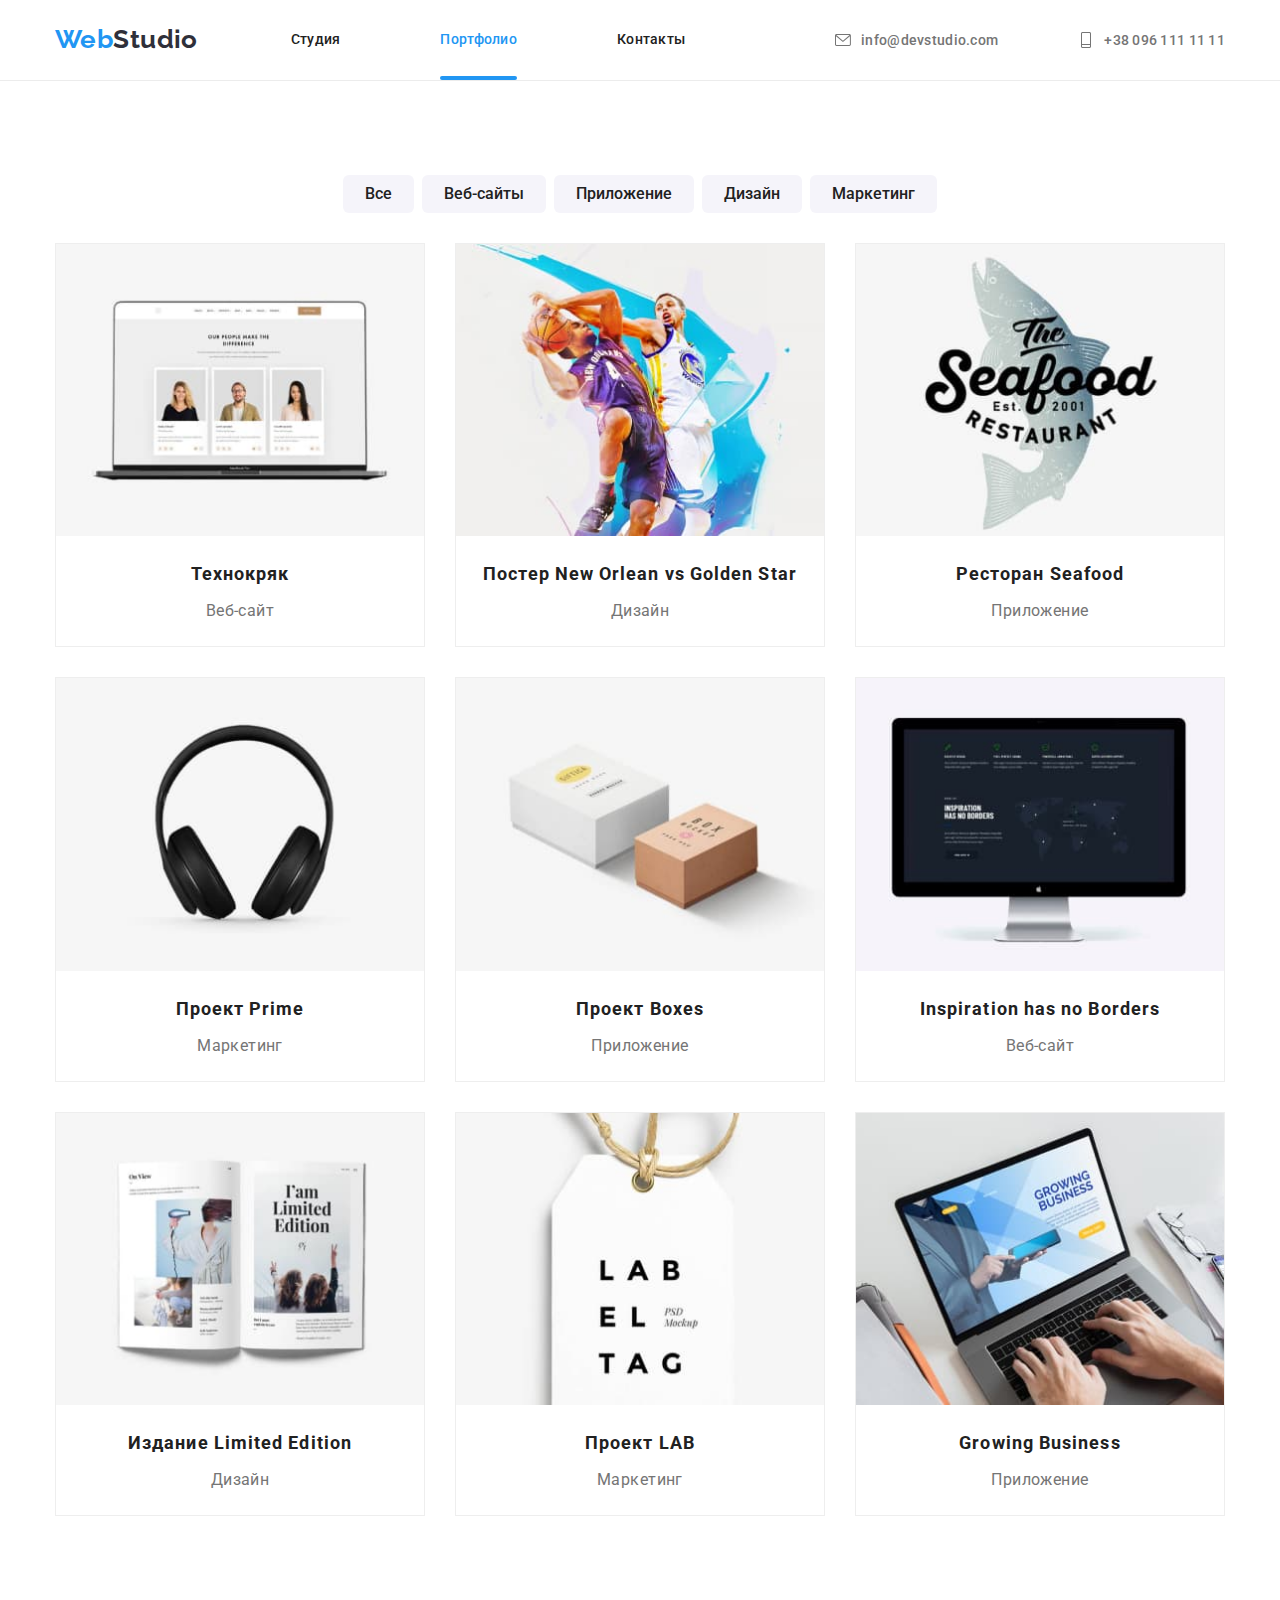
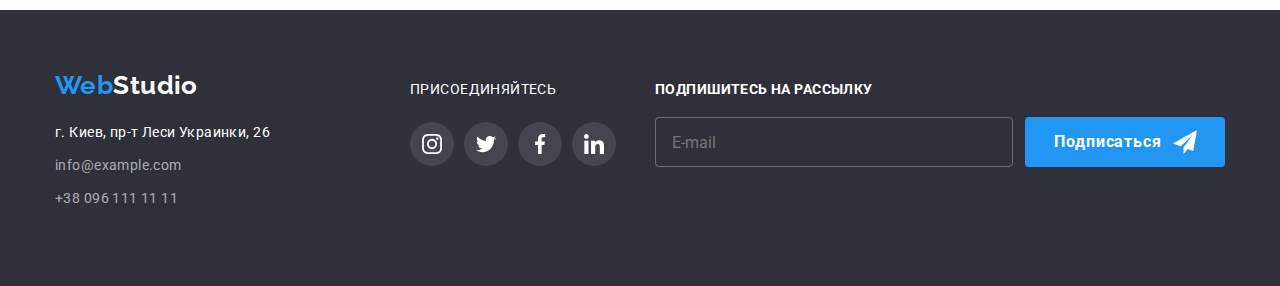
==== commit cae6c58a: "step5" ====
--- a/portfolio.html
+++ b/portfolio.html
@@ -11,7 +11,7 @@
     <link rel="stylesheet" href="https://cdnjs.cloudflare.com/ajax/libs/modern-normalize/1.1.0/modern-normalize.min.css">
     <link rel="stylesheet" href="./css/main.min.css">
 </head>
-<body class="portfolio">
+<body class="page">
    <header class="page-header">
         <div class="container container__header">
     <nav class="nav">  
@@ -24,19 +24,18 @@
     </nav>
      
        <ul class="auth__list">
-           <li><a class="auth__mail" href="mailto:info@devstudio.com" target="_blank">
+           <li class="auth__list-item"><a class="auth__mail" href="mailto:info@devstudio.com" target="_blank">
             <svg class="icon-letter" width="16px" height="12px">
                 <use href="./images/icons.svg/symbol-defs.svg#envelope" ></use>
             </svg>info@devstudio.com</a>
             </li>
-           <li><a class="auth__tel" href="tel:+380961111111" target="_blank">
+           <li class="auth__list-item"><a class="auth__tel" href="tel:+380961111111" target="_blank">
             <svg class="icon-phone" width="12px" height="16px">
                 <use href="./images/icons.svg/symbol-defs.svg#icon-smartphone"></use>
             </svg>+38 096 111 11 11</a>
            </li>
        </ul>
-    </div>  
-    <button class="menu-open-btn" data-menu-open type="button">
+     <button class="menu-open-btn" data-menu-open type="button">
         <svg class="icon-menu" width="24px" height="16px">
             <use href="./images/heading/menu.svg#icon-menu"></use>
         </svg>
@@ -229,7 +228,7 @@
 </main>
 <footer class="address">
     <div class="container">
-        <div class="address__wrapper-tab"></div>
+        <div class="address__wrapper-tab">
         <div class="address__flex">
         <a class="address__logo" lang="en" href=""><span class="address__logo--color">Web</span>Studio</a>
          <address class="contact">
--- a/css/main.min.css
+++ b/css/main.min.css
@@ -1 +1 @@
-html{box-sizing:border-box}*,*::before,*::after{box-sizing:inherit}:root{--primary-text-color:#757575;--title-text-color:#212121;--accent-color:#2196F3;--secondary-color: #FFFFFF;--background-color:#2F303A;--background-light-color:#F5F4FA;--link-color: rgba(255, 255, 255, 0.6);--cubic: cubic-bezier(0.4, 0, 0.2, 1);--timing-function: 250ms}.page{font-family:"Roboto",sans-serif;background:var(--secondary-color);letter-spacing:.03em;font-size:14px}ul{list-style:none;padding:0;margin:0}a{text-decoration:none}h1,h2,h3,h4,h5,h6,p{margin:0;padding:0}img{display:block;width:100%;height:auto}.backdrop{width:100%;height:100%;background-color:rgba(49,50,61,.443);position:fixed;top:0;transition:opacity 600ms,visibility 600ms}.modal{width:528px;min-height:581px;border-radius:4px;padding:40px;background-color:#fff;position:absolute;top:50%;left:50%;transform:translate(-50%, -50%) scale(1) rotate(0);transition:transform 300ms}.backdrop.is-hidden .modal{transform:translate(0),scale(0),rotate(180deg)}.modal__close--btn{padding:0;cursor:pointer;display:flex;width:30px;height:30px;border:1px solid rgba(0,0,0,.1);border-radius:50%;position:absolute;top:8px;right:8px;align-items:center;justify-content:center;fill:#000;background-color:rgba(0,0,0,0);transition:fill var(--timing-function) var(--cubic)}.modal__close--btn:hover{fill:var(--accent-color)}.modal__close--btn:focus{fill:var(--accent-color)}.is-hidden{visibility:none;opacity:0;pointer-events:none}.form__field:nth-child(-n+3){margin-bottom:10px;transition:fill var(--timing-function) var(--cubic)}.form__field:focus-within,.form__field:hover{fill:var(--accent-color)}.form__field label{font-weight:400;font-size:12px;line-height:1.16;letter-spacing:.01em;color:var(--primary-text-color)}.form__field label:not(:last-child){display:block;margin-bottom:4px}.modal__title{margin-bottom:12px;color:var(--title-text-color);font-weight:700;font-size:20px;line-height:1.15;text-align:center}.modal__input{width:100%;height:40px;margin:0;padding:12px 12px 12px 42px;border:1px solid rgba(33,33,33,.2);border-radius:4px;transition:border-color var(--timing-function) var(--cubic),box-shadow var(--timing-function) var(--cubic)}.modal__input:focus-within{border-color:var(--accent-color);outline:none}.modal__input:hover{border-color:var(--accent-color);outline:none}.input__wrap{position:relative}.modal__icon{position:absolute;left:12px;top:50%;transform:translateY(-50%)}.form__field.comment{margin-bottom:20px}textarea{display:block;outline:none;resize:none;width:100%;height:120px;padding:12px 16px;border:1px solid rgba(33,33,33,.2);border-radius:4px;transition:border-color var(--timing-function) var(--cubic),box-shadow var(--timing-function) var(--cubic)}textarea:placeholder-shown{font-weight:400;font-size:14px;line-height:16px;letter-spacing:.01em;color:rgba(117,117,117,.5)}textarea:focus-within{border-color:var(--accent-color);outline:none}textarea:hover{border-color:var(--accent-color);outline:none}.form__field.check{margin-bottom:30px}.visually-hidden{position:absolute;white-space:nowrap;width:1px;height:1px;overflow:hidden;border:0;padding:0;clip:rect(0 0 0 0);clip-path:inset(50%);margin:-1px}.check__text{display:flex;align-items:center;justify-content:center}.check__text span{position:relative;background-color:rgba(0,0,0,0);transition:background-color var(--cubic) var(--timing-function),border var(--cubic) var(--timing-function);display:flex;align-items:center;justify-content:center;margin-right:7px;width:16px;height:15px;border:2px solid var(--title-text-color);border-radius:2px}.modal__check:hover+.check__text span{border-color:var(--accent-color)}.modal__check:focus+.check__text span{border-color:var(--accent-color)}.modal__check:checked+.check__text span{background-color:var(--accent-color);border:none}.check__link{font-weight:400;font-size:14px;line-height:1.71;margin-left:4px;color:var(--accent-color);text-decoration:underline}.check__icon{fill:rgba(0,0,0,0)}.button.modal-submit{padding:10px 55px;display:block;margin-left:auto;margin-right:auto;height:50px;min-width:200px;border:none;border-radius:4px;color:var(--secondary-color);background-color:var(--accent-color);font-family:inherit;font-weight:700;font-size:16px;line-height:1.88;letter-spacing:.06em;text-align:center;box-shadow:rgba(0,0,0,0);cursor:pointer}.button.modal-submit:hover{box-shadow:0px 4px 4px rgba(0,0,0,.15)}.button.modal-submit:focus{box-shadow:0px 4px 4px rgba(0,0,0,.15)}.container{width:100%;padding-left:15px;padding-right:15px;margin-left:auto;margin-right:auto}@media screen and (min-width: 480px){.container{width:480px}}@media screen and (min-width: 768px){.container{width:768px}}@media screen and (min-width: 1200px){.container{width:1200px}}.nav__logo{padding-top:24px;padding-bottom:25px;font-family:"Raleway";font-weight:700;font-size:26px;line-height:1.19;color:var(--background-color)}@media screen and (min-width: 768px){.nav__logo{margin-right:88px}}@media screen and (min-width: 1200px){.nav__logo{margin-right:93px}}.nav__logo--color{color:var(--accent-color)}.address__logo{font-family:"Raleway";font-weight:700;font-size:26px;line-height:31px;color:var(--secondary-color)}@media screen and (max-width: 1199px){.address__logo{text-align:center;font-size:24px;font-weight:700;line-height:1.16}}.address__logo--color{color:var(--accent-color)}.heading__btn{margin-top:30px;text-align:center;display:inline-block;border-style:none;border-radius:6px;cursor:pointer;padding:10px 32px;min-width:200px;height:50px;color:var(--secondary-color);background-color:var(--accent-color);font-weight:700;font-size:16px;line-height:1.88;letter-spacing:.06em;transition-property:background-color;transition-duration:250ms;transition-timing-function:cubic-bezier(0.4, 0, 0.2, 1)}.heading__btn:hover{background-color:#188ce8}.heading__btn:focus{background-color:#188ce8}.social__item:not(:last-child){margin-right:10px}.social__list{display:flex;justify-content:center;align-items:center}.social__link{display:flex;width:100%;height:100%;justify-content:center;align-items:center;border-radius:50%;background-color:var(--secondary-color)}.social__link:hover{background-color:var(--accent-color)}.social__link:focus{background-color:var(--accent-color)}.social__link:last-child{margin-right:0}.social__icon{fill:#afb1b8}.social__link:hover .social__icon{fill:var(--secondary-color)}.social__link:focus .social__icon{fill:var(--secondary-color)}.social__item{width:44px;height:44px}.button.footer-submit{padding:10px 62px 10px 28px;height:50px;min-width:200px;border:none;border-radius:4px;color:var(--secondary-color);background-color:var(--accent-color);font-family:inherit;font-weight:700;font-size:16px;line-height:1.88;letter-spacing:.06em;text-align:center;box-shadow:rgba(0,0,0,0);cursor:pointer}.button.footer-submit:hover{box-shadow:0px 4px 4px rgba(0,0,0,.15)}.button.footer-submit:focus{box-shadow:0px 4px 4px rgba(0,0,0,.15)}.btn-wrapper{position:relative;max-width:200px}.btn-wrapper .icon{position:absolute;top:13px;right:28px}.antena::before{margin-bottom:30px;display:flex;content:"";background-image:url(../images/icons.svg/Vector\(1\).svg);background-repeat:no-repeat;background-position:center;height:120px;background-color:var(--background-light-color);border-radius:4px}.clock::before{margin-bottom:30px;display:flex;content:"";background-image:url(../images/icons.svg/clock.svg);background-repeat:no-repeat;background-position:center;height:120px;background-color:var(--background-light-color);border-radius:4px}.diagram::before{margin-bottom:30px;display:flex;content:"";background-image:url(../images/icons.svg/diagram.svg);background-repeat:no-repeat;background-position:center;height:120px;background-color:var(--background-light-color);border-radius:4px}.astronaut::before{margin-bottom:30px;display:flex;content:"";background-image:url(../images/icons.svg/astronaut.svg);background-repeat:no-repeat;background-position:center;height:120px;background-color:var(--background-light-color);border-radius:4px}@media screen and (min-width: 480px){.work{padding-top:60px;padding-bottom:60px}}@media screen and (min-width: 768px){.work{padding-top:60px;padding-bottom:60px}}@media screen and (min-width: 1200px){.work{padding-top:94px;padding-bottom:94px}}.work__list{display:flex;flex-wrap:wrap;gap:30px}.work__title{text-align:center;font-size:14px;font-weight:700;line-height:1.14;text-transform:uppercase;color:var(--title-text-color)}@media screen and (min-width: 768px){.work__title{text-align:left}}.work__text{margin-top:12px;line-height:1.71;color:var(--primary-text-color)}.work__item{width:100%}@media screen and (min-width: 768px){.work__item{width:calc((100% - 30px)/2)}}@media screen and (min-width: 1200px){.work__item{width:calc((100% - 90px)/4)}}.about{padding-top:0;padding-bottom:94px;padding-bottom:60px}@media screen and (min-width: 1200px){.about{display:flex}}@media screen and (max-width: 1199px){.about{display:none}}@media screen and (max-width: 320px){.about{display:none}}.about__list{margin-top:50px;display:flex;max-width:100%;height:auto;margin-bottom:-30px}.about__title{margin:0;font-size:36px;font-weight:700;line-height:1.16;text-align:center;color:var(--title-text-color)}.about__container{display:flex;justify-content:center;align-items:center;position:absolute;bottom:0;left:0;width:100%;height:70px;background-color:rgba(47,48,58,.8);font-weight:700;text-transform:uppercase;color:#fff}.about__item:not(:last-child){margin-right:30px}.about__item{position:relative}.team{background:var(--background-light-color)}@media screen and (min-width: 480px){.team{padding-top:60px;padding-bottom:60px}}@media screen and (min-width: 768px){.team{padding-top:60px;padding-bottom:60px}}@media screen and (min-width: 1200px){.team{padding-top:94px;padding-bottom:94px}}.team__list{display:flex;flex-wrap:wrap;gap:30px}.team__title{margin-bottom:50px;font-size:28px;font-weight:700;line-height:1.18;text-align:center;color:var(--title-text-color)}@media screen and (min-width: 1200px){.team__title{font-weight:700;font-size:36px;line-height:1.16}}.team__subtitle{margin-bottom:10px;font-size:16px;font-weight:500;line-height:1.19;text-align:center;color:var(--title-text-color)}.team__text{margin-bottom:16px;font-size:16px;line-height:1.19;text-align:center;color:var(--primary-text-color)}.team__container{padding-top:30px;padding-bottom:30px}.team__card{background-color:var(--secondary-color);border-radius:0px 0px 4px 4px;box-shadow:0px 1px 3px rgba(0,0,0,.12),0px 1px 1px rgba(0,0,0,.14),0px 2px 1px rgba(0,0,0,.2);width:100%}@media screen and (min-width: 768px){.team__card{width:calc((100% - 30px)/2)}}@media screen and (min-width: 1200px){.team__card{width:calc((100% - 90px)/4)}}@media screen and (min-width: 480px){.clients{padding-top:60px;padding-bottom:60px}}@media screen and (min-width: 768px){.clients{padding-top:60px;padding-bottom:60px}}@media screen and (min-width: 1200px){.clients{padding-top:94px;padding-bottom:94px}}.clients__logo{fill:currentColor}.clients__title{margin-bottom:30px;font-size:28px;font-weight:700;line-height:1.18;text-align:center;color:var(--title-text-color)}.clients__list{display:flex;flex-wrap:wrap;gap:30px}.clients__item{width:calc((100% - 30px)/2)}@media screen and (min-width: 1200px){.clients__item{box-sizing:border-box}}@media screen and (min-width: 768px){.clients__item{width:calc((100% - 60px)/3)}}@media screen and (min-width: 1200px){.clients__item{width:calc((100% - 150px)/6)}}.clients__link{display:inline-flex;width:210px;height:92px;justify-content:center;align-items:center;border:1px solid #afb1b8;border-radius:4px;color:#afb1b8;transition-property:color,border,box-shadow;transition-duration:250ms;transition-timing-function:cubic-bezier(0.4, 0, 0.2, 1)}@media screen and (min-width: 1200px){.clients__link{width:170px}}.clients__link:hover{color:var(--accent-color);border:1px solid var(--accent-color)}.clients__linkS:focus{color:var(--accent-color);border:1px solid var(--accent-color)}.address{background:var(--background-color);padding-top:60px;padding-bottom:60px}.address__flex{max-width:376px;min-height:112px;margin-right:70px}@media screen and (max-width: 1199px){.address__flex{margin-bottom:60px}}@media screen and (min-width: 768px){.address__wrapper-tab{display:flex;align-items:baseline;justify-content:space-around}}.contact__item--text{font-style:normal;font-weight:400;font-size:14px;line-height:24px;color:var(--secondary-color);font-style:normal;font-size:14px;font-weight:400;line-height:1.71;transition:color var(--timing-function) var(--cubic)}.contact__mail--text,.contact__tel--text{font-style:normal;font-weight:400;font-size:14px;line-height:24px;color:var(--link-color);font-style:normal;font-size:14px;font-weight:400;line-height:1.71;transition:color var(--timing-function) var(--cubic)}.contact__item,.contact__mail{margin-bottom:9px}@media screen and (max-width: 1199px){.contact__item,.contact__mail{margin-bottom:8px}}.contact__item{margin-top:20px}@media screen and (max-width: 1199px){.contact__item{text-align:center}}@media screen and (max-width: 1199px){.contact__list{text-align:center}}@media screen and (min-width: 1200px){.address>.container{display:flex;align-items:baseline}}.slogan{margin-bottom:60px}@media screen and (min-width: 1200px){.slogan{margin-left:70px}}.slogan__text{font-size:14px;font-weight:400;line-height:1.71;text-transform:uppercase;color:var(--secondary-color);margin-bottom:20px}@media screen and (max-width: 1199px){.slogan__text{text-align:center;margin-bottom:20px;font-size:14px;font-weight:700;line-height:1.14}}.slogan__list{display:flex;justify-content:center;align-items:center}.slogan__item{width:44px;height:44px;margin-right:10px}.slogan__item:last-child{margin-right:0}.slogan__link{display:flex;width:100%;height:100%;justify-content:center;align-items:center;border-radius:50%;background-color:rgba(255,255,255,.1)}.slogan__link:hover{background-color:var(--accent-color)}.slogan__icon{fill:var(--secondary-color)}@media screen and (min-width: 1200px){.subscribe{width:570px;margin-left:auto}}.subscribe__form{display:flex}@media screen and (max-width: 1199px){.subscribe__form{flex-direction:column;align-items:center}}.subscribe__text{margin-bottom:20px;color:var(--secondary-color);font-weight:700;font-size:14px;line-height:16px;text-transform:uppercase}@media screen and (max-width: 1199px){.subscribe__text{text-align:center}}.subscribe__input{width:100%;width:358px;height:50px;padding:15px 16px;margin-right:12px;margin-bottom:20px;border:1px solid rgba(255,255,255,.3);border-radius:4px;background-color:rgba(0,0,0,0);font-family:inherit;color:var(--secondary-color);font-size:16px;line-height:1.25}@media screen and (min-width: 768px){.subscribe__input{width:450px}}.subscribe__input:placeholder-shown{color:rgba(255,255,255,.6)}.container__header{display:flex;align-items:center}@media screen and (max-width: 768px){.container__header{padding-top:10px;padding-bottom:10px}}.nav{display:flex;align-items:center}.nav__list{display:none;padding:0;margin:0}@media screen and (min-width: 768px){.nav__list{display:flex}.nav__list .nav__item:not(:last-child){margin-right:50px}}@media screen and (min-width: 1200px){.nav__list{display:flex}}.nav__link.current{position:relative;color:var(--accent-color)}.nav__link.current::after{display:none}@media screen and (min-width: 768px){.nav__link.current::after{display:block;content:"";position:absolute;width:100%;height:4px;background-color:var(--accent-text-color);border-radius:2px;left:0;bottom:0;bottom:0}}.nav__link{display:block;margin-right:50px;padding-top:32px;padding-bottom:32px;font-weight:500;line-height:1.14;letter-spacing:.02em;color:var(--title-text-color);transition:color var(--timing-function) var(--cubic)}.nav__link:hover{color:var(--accent-color)}.nav__link:focus{color:var(--accent-color)}.auth__list{display:none;margin-left:auto;align-items:center}@media screen and (min-width: 768px){.auth__list{display:flex}}@media screen and (min-width: 768px)and (max-width: 1199px){.auth__list .auth__list li:not(:last-child){margin-bottom:10px}}@media screen and (min-width: 1200px){.auth__list{display:flex}.auth__list .auth__list li+.auth__list li{margin-left:30px;margin-bottom:0}}.auth__mail,.auth__tel:not(:last-child){margin-right:50px}.auth__mail,.auth__tel{transition:color var(--timing-function) var(--cubic);display:flex;align-items:center;justify-content:space-around;font-weight:500;letter-spacing:.02em;color:var(--primary-text-color)}@media screen and (min-width: 1200px){.auth__mail,.auth__tel{padding-top:32px;padding-bottom:32px}}.auth__mail:hover,.auth__mail:focus{color:var(--accent-color)}.auth__tel:hover,.auth__tel:focus{color:var(--accent-color)}.icon-letter{width:16px;height:12px;align-items:center;margin-right:10px;border:0;fill:currentColor}.icon-letter:hover{color:var(--accent-color)}.icon-letter:focus{color:var(--accent-color)}@media screen and (min-width: 1200px){.icon-letter{margin-right:10px}}.icon-phone{width:16px;align-items:center;margin-right:10px;border:0;fill:currentColor}.icon-phone:hover{color:var(--accent-color)}.icon-phone:focus{color:var(--accent-color)}@media screen and (min-width: 1200px){.icon-phone{margin-right:10px}}.menu-open-btn{display:block;margin-left:auto;background:none;border:none;cursor:pointer;fill:currentColor;transition:fill var(--timing-function) var(--cubic)}@media screen and (min-width: 768px){.menu-open-btn{display:none}}.menu-open-btn:hover,.menu-open-btn:focus{color:var(--accent-color)}.mob-menu{position:fixed;top:0;left:0;background-color:var(--secondary-color);width:100vw;height:100vw;z-index:10;opacity:1;transition:opacity var(--timing-function) var(--cubic),visibility var(--timing-function) var(--cubic)}@media screen and (min-width: 768px){.mob-menu{display:none}}.mob-menu.is-hidden{opacity:0;pointer-events:none;visibility:hidden}.mob-container{padding:48px 15px 40px 48px;display:flex;flex-direction:column;justify-content:space-between;height:100%;overflow-y:auto}.menu-close-btn{position:absolute;top:10px;right:15px;width:40px;height:40px;margin-left:auto;background:none;border:none;cursor:pointer;fill:currentColor;transition:fill var(--timing-function) var(--cubic)}.menu-close-btn:hover,.menu-close-btn:focus{color:var(--accent-color)}.mob-menu__list{margin-bottom:302px}.mob-menu__item:not(:last-child){margin-bottom:35px}.mob-menu__link{font-weight:500;font-size:40px;line-height:1.17;text-align:center;letter-spacing:.02em;color:#212121;margin-left:40px}.mob-menu__link.current{color:var(--accent-color)}.mob-connect__item{margin-left:40px}.mob-connect__item:not(:last-child){margin-bottom:32px}.mob-connect__mail{font-weight:500;font-size:24px;line-height:1.16;letter-spacing:.02em;color:#757575}.mob-connect__tel{margin-bottom:32px;font-weight:500;font-size:34px;line-height:1.17;letter-spacing:.02em;color:var(--accent-color)}.mob-soc-list{display:flex;margin-top:64px;margin-left:40px;flex-wrap:wrap;gap:10px;color:var(--accent-color);font-weight:500;font-size:18px;line-height:1.22}.mob-soc-item:not(:last-child){padding-right:10px;border-right:1px solid rgba(33,33,33,.2)}.nav__link{position:relative}.nav__link.current::after{content:"";position:absolute;left:0;bottom:0;display:block;width:100%;height:4px;background-color:var(--accent-color);border-radius:2px;transition-property:opacity;transition-timing-function:cubic-bezier(0.4, 0, 0.2, 1)}.heading{max-width:1600px;margin-left:auto;margin-right:auto;background:var(--background-color);background-repeat:no-repeat;background-position:center;background-size:cover;background-image:linear-gradient(rgba(47, 48, 58, 0.4), rgba(47, 48, 58, 0.4)),url(../images/icons.svg/heading.jpg)}@media(min-device-pixel-ratio: 2),(min-resolution: 192dpi),(min-resolution: 2dppx){.heading{background-image:linear-gradient(rgba(47, 48, 58, 0.4), rgba(47, 48, 58, 0.4)),url(../images/heading/desktop-2x.jpg)}}@media screen and (min-width: 480px){.heading{background-image:linear-gradient(rgba(47, 48, 58, 0.4), rgba(47, 48, 58, 0.4)),url(../images/heading/mobile.jpg)}}@media(min-device-pixel-ratio: 2),(min-resolution: 192dpi),(min-resolution: 2dppx){.heading{background-image:linear-gradient(rgba(47, 48, 58, 0.4), rgba(47, 48, 58, 0.4)),url(../images/heading/mobile-2x.jpg)}}@media screen and (min-width: 768px){.heading{background-image:linear-gradient(rgba(47, 48, 58, 0.4), rgba(47, 48, 58, 0.4)),url(../images/heading/tablet.jpg)}}@media(min-device-pixel-ratio: 2),(min-resolution: 192dpi),(min-resolution: 2dppx){.heading{background-image:linear-gradient(rgba(47, 48, 58, 0.4), rgba(47, 48, 58, 0.4)),url(../images/heading/tablet-2x.jpg)}}.heading{display:flex;align-items:center;text-align:center;padding-top:118px;padding-bottom:118px}@media screen and (min-width: 1200px){.heading{padding-top:200px;padding-bottom:200px}}.heading__title{width:360px;font-size:24px;font-weight:900;line-height:1.62;text-align:center;margin:0 auto;letter-spacing:.06em;text-transform:uppercase;color:var(--secondary-color)}@media screen and (min-width: 1200px){.heading__title{width:696px;font-weight:900;font-size:44px;line-height:1.36}}.page-header{border-bottom:1px solid #ececec}.portfolio-nav__list{display:flex;flex-wrap:wrap;align-items:center;gap:15px 8px;margin-bottom:40px}@media screen and (min-width: 1200px){.portfolio-nav__list{margin-bottom:50px}}@media screen and (min-width: 768px){.portfolio-nav__list{justify-content:center;margin-bottom:30px}}.portfolio-nav__btn{display:flex;flex-wrap:wrap;border-radius:6px;border-style:none;padding:6px 22px;text-align:center;max-width:145px;cursor:pointer;background:var(--background-light-color);font-weight:500;font-size:16px;line-height:1.6;color:var(--title-text-color)}.portfolio-nav__btn:hover{background:var(--accent-color);color:var(--secondary-color)}.portfolio-nav__btn:focus{background:var(--accent-color);color:var(--secondary-color)}@media screen and (min-width: 480px){.menu{padding-top:60px;padding-bottom:60px}}@media screen and (min-width: 768px){.menu{padding-top:60px;padding-bottom:60px}}@media screen and (min-width: 1200px){.menu{padding-top:94px;padding-bottom:94px}}.grid{display:flex;flex-wrap:wrap;gap:30px}.grid__tittle{font-size:18px;font-weight:700;line-height:2;font-family:"Roboto";letter-spacing:.06em;text-align:center;color:var(--title-text-color)}.grid__top--text{margin-top:4px;font-size:16px;line-height:1.88;text-align:center;color:var(--primary-text-color)}.grid__item{cursor:pointer;border:1px solid #eee;transition-property:box-shadow;transition-duration:250ms;transition-timing-function:cubic-bezier(0.4, 0, 0.2, 1);width:100%}@media screen and (min-width: 768px){.grid__item{width:calc((100% - 30px)/2)}}@media screen and (min-width: 1200px){.grid__item{width:calc((100% - 60px)/3)}}.grid__link{display:block}.grid__link:hover{box-shadow:0px 1px 1px rgba(0,0,0,.12),0px 4px 4px rgba(0,0,0,.06),1px 4px 6px rgba(0,0,0,.16)}.grid__thumb{position:relative;overflow:hidden}.grid__overlay{position:absolute;bottom:0;left:0;width:100%;height:100%;background-color:rgba(33,150,243,.9);opacity:0;transform:translateY(100%);transition-property:transform,opacity;transition-duration:250ms;transition-timing-function:cubic-bezier(0.4, 0, 0.2, 1)}.grid__link:hover .grid__overlay,.grid__link:focus .grid__overlay{opacity:1;transform:translateY(0)}.grid__text{position:absolute;top:50%;left:50%;transform:translate(-50%, -50%);padding:63px 24px;width:100%;height:100%;font-size:18px;line-height:1.56;letter-spacing:.03em;color:var(--secondary-color)}.grid__info{padding:20px 24px}/*# sourceMappingURL=main.min.css.map */+html{box-sizing:border-box}*,*::before,*::after{box-sizing:inherit}:root{--primary-text-color:#757575;--title-text-color:#212121;--accent-color:#2196F3;--secondary-color: #FFFFFF;--background-color:#2F303A;--background-light-color:#F5F4FA;--link-color: rgba(255, 255, 255, 0.6);--cubic: cubic-bezier(0.4, 0, 0.2, 1);--timing-function: 250ms}.page{font-family:"Roboto",sans-serif;background:var(--secondary-color);letter-spacing:.03em;font-size:14px}ul{list-style:none;padding:0;margin:0}a{text-decoration:none}h1,h2,h3,h4,h5,h6,p{margin:0;padding:0}img{display:block;width:100%;height:auto}.backdrop{width:100%;height:100%;background-color:rgba(49,50,61,.443);position:fixed;top:0;transition:opacity 600ms,visibility 600ms}.modal{border-radius:4px;padding:40px;background-color:#fff;position:absolute;top:50%;left:50%;transform:translate(-50%, -50%) scale(1) rotate(0);transition:transform 300ms}@media screen and (min-width: 480px)and (max-width: 1199px){.modal{height:609px;width:450px}}@media screen and (min-width: 1200px){.modal{width:528px;min-height:581px}}.backdrop.is-hidden .modal{transform:translate(0),scale(0),rotate(180deg)}.modal__close--btn{padding:0;cursor:pointer;display:flex;width:30px;height:30px;border:1px solid rgba(0,0,0,.1);border-radius:50%;position:absolute;top:8px;right:8px;align-items:center;justify-content:center;fill:#000;background-color:rgba(0,0,0,0);transition:fill var(--timing-function) var(--cubic)}.modal__close--btn:hover{fill:var(--accent-color)}.modal__close--btn:focus{fill:var(--accent-color)}.is-hidden{visibility:none;opacity:0;pointer-events:none}.form__field:nth-child(-n+3){margin-bottom:10px;transition:fill var(--timing-function) var(--cubic)}.form__field:focus-within,.form__field:hover{fill:var(--accent-color)}.form__field label{font-family:"Roboto";font-weight:400;font-size:12px;line-height:1.16;letter-spacing:.01em;color:var(--primary-text-color)}.form__field label:not(:last-child){display:block;margin-bottom:4px}.modal__title{margin-bottom:12px;color:var(--title-text-color);font-weight:700;font-size:20px;line-height:1.15;text-align:center}.modal__input{width:100%;height:40px;margin:0;padding:12px 12px 12px 42px;border:1px solid rgba(33,33,33,.2);border-radius:4px;transition:border-color var(--timing-function) var(--cubic),box-shadow var(--timing-function) var(--cubic)}.modal__input:focus-within{border-color:var(--accent-color);outline:none}.modal__input:hover{border-color:var(--accent-color);outline:none}.input__wrap{position:relative}.modal__icon{position:absolute;left:12px;top:50%;transform:translateY(-50%)}.form__field.comment{margin-bottom:20px}textarea{display:block;outline:none;resize:none;width:100%;height:120px;padding:12px 16px;border:1px solid rgba(33,33,33,.2);border-radius:4px;transition:border-color var(--timing-function) var(--cubic),box-shadow var(--timing-function) var(--cubic)}textarea:placeholder-shown{font-weight:400;font-size:14px;line-height:16px;letter-spacing:.01em;color:rgba(117,117,117,.5)}textarea:focus-within{border-color:var(--accent-color);outline:none}textarea:hover{border-color:var(--accent-color);outline:none}.form__field.check{margin-bottom:30px}.visually-hidden{position:absolute;white-space:nowrap;width:1px;height:1px;overflow:hidden;border:0;padding:0;clip:rect(0 0 0 0);clip-path:inset(50%);margin:-1px}.check__text{display:flex;align-items:center;justify-content:center;flex-wrap:wrap}@media screen and (min-width: 1200px){.check__text{font-size:14px;line-height:1.71}}.check__text span{position:relative;background-color:rgba(0,0,0,0);transition:background-color var(--cubic) var(--timing-function),border var(--cubic) var(--timing-function);display:flex;align-items:center;justify-content:center;margin-right:7px;width:16px;height:15px;border:2px solid var(--title-text-color);border-radius:2px}.modal__check:hover+.check__text span{border-color:var(--accent-color)}.modal__check:focus+.check__text span{border-color:var(--accent-color)}.modal__check:checked+.check__text span{background-color:var(--accent-color);border:none}.check__link{font-weight:400;font-size:14px;line-height:1.71;margin-left:4px;color:var(--accent-color);text-decoration:underline}.check__icon{fill:rgba(0,0,0,0)}.button.modal-submit{padding:10px 55px;display:block;margin-left:auto;margin-right:auto;height:50px;min-width:200px;border:none;border-radius:4px;color:var(--secondary-color);background-color:var(--accent-color);font-family:inherit;font-weight:700;font-size:16px;line-height:1.88;letter-spacing:.06em;text-align:center;box-shadow:rgba(0,0,0,0);cursor:pointer}.button.modal-submit:hover{box-shadow:0px 4px 4px rgba(0,0,0,.15)}.button.modal-submit:focus{box-shadow:0px 4px 4px rgba(0,0,0,.15)}.container{width:100%;padding-left:15px;padding-right:15px;margin-left:auto;margin-right:auto}@media screen and (min-width: 480px){.container{width:480px}}@media screen and (min-width: 768px){.container{width:768px}}@media screen and (min-width: 1200px){.container{width:1200px}}.nav__logo{padding-top:24px;padding-bottom:25px;font-family:"Raleway";font-weight:700;font-size:26px;line-height:1.19;color:var(--background-color)}@media screen and (min-width: 768px){.nav__logo{margin-right:88px}}@media screen and (min-width: 1200px){.nav__logo{margin-right:93px}}.nav__logo--color{color:var(--accent-color)}.address__logo{font-family:"Raleway";font-weight:700;font-size:26px;line-height:1.19;color:var(--secondary-color)}@media screen and (max-width: 1199px){.address__logo{text-align:center;font-size:24px;font-weight:700;line-height:1.16}}.address__logo--color{color:var(--accent-color)}.heading__btn{margin-top:30px;text-align:center;display:inline-block;border-style:none;border-radius:6px;cursor:pointer;padding:10px 32px;min-width:200px;height:50px;color:var(--secondary-color);background-color:var(--accent-color);font-weight:700;font-size:16px;line-height:1.88;letter-spacing:.06em;transition-property:background-color;transition-duration:250ms;transition-timing-function:cubic-bezier(0.4, 0, 0.2, 1)}.heading__btn:hover{background-color:#188ce8}.heading__btn:focus{background-color:#188ce8}.social__item:not(:last-child){margin-right:10px}.social__list{display:flex;justify-content:center;align-items:center}.social__link{display:flex;width:100%;height:100%;justify-content:center;align-items:center;border-radius:50%;background-color:var(--secondary-color)}.social__link:hover{background-color:var(--accent-color)}.social__link:focus{background-color:var(--accent-color)}.social__link:last-child{margin-right:0}.social__icon{fill:#afb1b8}.social__link:hover .social__icon{fill:var(--secondary-color)}.social__link:focus .social__icon{fill:var(--secondary-color)}.social__item{width:44px;height:44px}.button.footer-submit{padding:10px 62px 10px 28px;height:50px;min-width:200px;border:none;border-radius:4px;color:var(--secondary-color);background-color:var(--accent-color);font-family:inherit;font-weight:700;font-size:16px;line-height:1.88;letter-spacing:.06em;text-align:center;box-shadow:rgba(0,0,0,0);cursor:pointer}.button.footer-submit:hover{box-shadow:0px 4px 4px rgba(0,0,0,.15)}.button.footer-submit:focus{box-shadow:0px 4px 4px rgba(0,0,0,.15)}.btn-wrapper{position:relative;max-width:200px}.btn-wrapper .icon{position:absolute;top:13px;right:28px}.antena::before{margin-bottom:30px;display:flex;content:"";background-image:url(../images/icons.svg/Vector\(1\).svg);background-repeat:no-repeat;background-position:center;height:120px;background-color:var(--background-light-color);border-radius:4px}.clock::before{margin-bottom:30px;display:flex;content:"";background-image:url(../images/icons.svg/clock.svg);background-repeat:no-repeat;background-position:center;height:120px;background-color:var(--background-light-color);border-radius:4px}.diagram::before{margin-bottom:30px;display:flex;content:"";background-image:url(../images/icons.svg/diagram.svg);background-repeat:no-repeat;background-position:center;height:120px;background-color:var(--background-light-color);border-radius:4px}.astronaut::before{margin-bottom:30px;display:flex;content:"";background-image:url(../images/icons.svg/astronaut.svg);background-repeat:no-repeat;background-position:center;height:120px;background-color:var(--background-light-color);border-radius:4px}@media screen and (min-width: 480px){.work{padding-top:60px;padding-bottom:60px}}@media screen and (min-width: 768px){.work{padding-top:60px;padding-bottom:60px}}@media screen and (min-width: 1200px){.work{padding-top:94px;padding-bottom:94px}}.work__list{display:flex;flex-wrap:wrap;gap:30px}.work__title{text-align:center;font-size:14px;font-weight:700;line-height:1.14;text-transform:uppercase;color:var(--title-text-color)}@media screen and (min-width: 768px){.work__title{text-align:left}}.work__text{margin-top:12px;line-height:1.71;color:var(--primary-text-color)}.work__item{width:100%}@media screen and (min-width: 768px){.work__item{width:calc((100% - 30px)/2)}}@media screen and (min-width: 1200px){.work__item{width:calc((100% - 90px)/4)}}.about{padding-top:0;padding-bottom:94px;padding-bottom:60px}@media screen and (min-width: 1200px){.about{display:flex}}@media screen and (max-width: 1199px){.about{display:none}}@media screen and (max-width: 320px){.about{display:none}}.about__list{margin-top:50px;display:flex;max-width:100%;height:auto;margin-bottom:-30px}.about__title{margin:0;font-size:36px;font-weight:700;line-height:1.16;text-align:center;color:var(--title-text-color)}.about__container{display:flex;justify-content:center;align-items:center;position:absolute;bottom:0;left:0;width:100%;height:70px;background-color:rgba(47,48,58,.8);font-weight:700;text-transform:uppercase;color:#fff}.about__item:not(:last-child){margin-right:30px}.about__item{position:relative}.team{background:var(--background-light-color)}@media screen and (min-width: 480px){.team{padding-top:60px;padding-bottom:60px}}@media screen and (min-width: 768px){.team{padding-top:60px;padding-bottom:60px}}@media screen and (min-width: 1200px){.team{padding-top:94px;padding-bottom:94px}}.team__list{display:flex;flex-wrap:wrap;gap:30px}.team__title{margin-bottom:50px;font-size:28px;font-weight:700;line-height:1.18;text-align:center;color:var(--title-text-color)}@media screen and (min-width: 1200px){.team__title{font-weight:700;font-size:36px;line-height:1.16}}.team__subtitle{margin-bottom:10px;font-size:16px;font-weight:500;line-height:1.19;text-align:center;color:var(--title-text-color)}.team__text{margin-bottom:16px;font-size:16px;line-height:1.19;text-align:center;color:var(--primary-text-color)}.team__container{padding-top:30px;padding-bottom:30px}.team__card{background-color:var(--secondary-color);border-radius:0px 0px 4px 4px;box-shadow:0px 1px 3px rgba(0,0,0,.12),0px 1px 1px rgba(0,0,0,.14),0px 2px 1px rgba(0,0,0,.2);width:100%}@media screen and (min-width: 768px){.team__card{width:calc((100% - 30px)/2)}}@media screen and (min-width: 1200px){.team__card{width:calc((100% - 90px)/4)}}@media screen and (min-width: 480px){.clients{padding-top:60px;padding-bottom:60px}}@media screen and (min-width: 768px){.clients{padding-top:60px;padding-bottom:60px}}@media screen and (min-width: 1200px){.clients{padding-top:94px;padding-bottom:94px}}.clients__logo{fill:currentColor}.clients__title{margin-bottom:30px;font-size:28px;font-weight:700;line-height:1.18;text-align:center;color:var(--title-text-color)}.clients__list{display:flex;flex-wrap:wrap;gap:30px}.clients__item{width:calc((100% - 30px)/2)}@media screen and (min-width: 1200px){.clients__item{box-sizing:border-box}}@media screen and (min-width: 768px){.clients__item{width:calc((100% - 60px)/3)}}@media screen and (min-width: 1200px){.clients__item{width:calc((100% - 150px)/6)}}.clients__link{display:inline-flex;width:210px;height:92px;justify-content:center;align-items:center;border:1px solid #afb1b8;border-radius:4px;color:#afb1b8;transition-property:color,border,box-shadow;transition-duration:250ms;transition-timing-function:cubic-bezier(0.4, 0, 0.2, 1)}@media screen and (min-width: 1200px){.clients__link{width:170px}}.clients__link:hover{color:var(--accent-color);border:1px solid var(--accent-color)}.clients__linkS:focus{color:var(--accent-color);border:1px solid var(--accent-color)}.address{background:var(--background-color);padding-top:60px;padding-bottom:60px}.address__flex{max-width:376px;min-height:112px;margin-right:70px}@media screen and (max-width: 1199px){.address__flex{margin-bottom:60px}}@media screen and (min-width: 768px){.address__wrapper-tab{display:flex;align-items:baseline;justify-content:space-around}}.contact__item--text{font-style:normal;font-weight:400;font-size:14px;line-height:24px;color:var(--secondary-color);font-style:normal;font-size:14px;font-weight:400;line-height:1.71;transition:color var(--timing-function) var(--cubic)}.contact__mail--text,.contact__tel--text{font-style:normal;color:var(--link-color);font-style:normal;font-size:14px;font-weight:400;line-height:1.71;transition:color var(--timing-function) var(--cubic)}.contact__item,.contact__mail{margin-bottom:9px}@media screen and (max-width: 1199px){.contact__item,.contact__mail{margin-bottom:8px}}.contact__item{margin-top:20px}@media screen and (max-width: 1199px){.contact__item{text-align:center}}@media screen and (max-width: 1199px){.contact__list{text-align:center}}@media screen and (min-width: 1200px){.address>.container{display:flex;align-items:baseline}}.slogan{margin-bottom:60px}@media screen and (min-width: 1200px){.slogan{margin-left:70px}}.slogan__text{font-size:14px;font-weight:400;line-height:1.71;text-transform:uppercase;color:var(--secondary-color);margin-bottom:20px}@media screen and (max-width: 1199px){.slogan__text{text-align:center;margin-bottom:20px;font-size:14px;font-weight:700;line-height:1.14}}.slogan__list{display:flex;justify-content:center;align-items:center}.slogan__item{width:44px;height:44px;margin-right:10px}.slogan__item:last-child{margin-right:0}.slogan__link{display:flex;width:100%;height:100%;justify-content:center;align-items:center;border-radius:50%;background-color:rgba(255,255,255,.1)}.slogan__link:hover{background-color:var(--accent-color)}.slogan__icon{fill:var(--secondary-color)}@media screen and (min-width: 1200px){.subscribe{width:570px;margin-left:auto}}.subscribe__form{display:flex}@media screen and (max-width: 1199px){.subscribe__form{flex-direction:column;align-items:center}}.subscribe__text{margin-bottom:20px;color:var(--secondary-color);font-weight:700;font-size:14px;line-height:16px;text-transform:uppercase}@media screen and (max-width: 1199px){.subscribe__text{text-align:center}}.subscribe__input{width:100%;width:358px;height:50px;padding:15px 16px;margin-right:12px;margin-bottom:20px;border:1px solid rgba(255,255,255,.3);border-radius:4px;background-color:rgba(0,0,0,0);font-family:inherit;color:var(--secondary-color);font-size:16px;line-height:1.25}@media screen and (min-width: 768px){.subscribe__input{width:450px}}.subscribe__input:placeholder-shown{color:rgba(255,255,255,.6)}.container__header{display:flex;align-items:center}@media screen and (max-width: 768px){.container__header{padding-top:10px;padding-bottom:10px}}.nav{display:flex;align-items:center}.nav__list{display:none;padding:0;margin:0}@media screen and (min-width: 768px){.nav__list{display:flex}.nav__list .nav__item:not(:last-child){margin-right:50px}}@media screen and (min-width: 1200px){.nav__list{display:flex}}.nav__link.current{position:relative;color:var(--accent-color)}.nav__link.current::after{display:none}@media screen and (min-width: 768px){.nav__link.current::after{display:block;content:"";position:absolute;width:100%;height:4px;background-color:var(--accent-text-color);border-radius:2px;left:0;bottom:0;bottom:0}}.nav__link{display:block;margin-right:50px;padding-top:32px;padding-bottom:32px;font-weight:500;line-height:1.14;letter-spacing:.02em;color:var(--title-text-color);transition:color var(--timing-function) var(--cubic)}.nav__link:hover{color:var(--accent-color)}.nav__link:focus{color:var(--accent-color)}.auth__list{display:none;margin-left:auto;align-items:center}@media screen and (min-width: 768px){.auth__list{display:flex;flex-wrap:wrap}}@media screen and (min-width: 1200px){.auth__list{display:flex}.auth__list .auth__list-item+.auth__list-item{margin-left:30px;margin-bottom:0}}@media screen and (min-width: 768px)and (max-width: 1199px){.auth__list-item:not(:last-child){margin-bottom:10px}}@media screen and (min-width: 1200px){.auth__mail,.auth__tel:not(:last-child){margin-right:50px}}.auth__mail,.auth__tel{transition:color var(--timing-function) var(--cubic);display:flex;align-items:center;justify-content:space-around;font-weight:500;letter-spacing:.02em;color:var(--primary-text-color)}@media screen and (min-width: 1200px){.auth__mail,.auth__tel{padding-top:32px;padding-bottom:32px}}.auth__mail:hover,.auth__mail:focus{color:var(--accent-color)}.auth__tel:hover,.auth__tel:focus{color:var(--accent-color)}.icon-letter{width:16px;height:12px;align-items:center;margin-right:10px;border:0;fill:currentColor}.icon-letter:hover{color:var(--accent-color)}.icon-letter:focus{color:var(--accent-color)}@media screen and (min-width: 1200px){.icon-letter{margin-right:10px}}.icon-phone{width:16px;align-items:center;margin-right:10px;border:0;fill:currentColor}.icon-phone:hover{color:var(--accent-color)}.icon-phone:focus{color:var(--accent-color)}@media screen and (min-width: 1200px){.icon-phone{margin-right:10px}}.menu-open-btn{display:block;margin-left:auto;background:none;border:none;cursor:pointer;fill:currentColor;transition:fill var(--timing-function) var(--cubic)}@media screen and (min-width: 768px){.menu-open-btn{display:none}}.menu-open-btn:hover,.menu-open-btn:focus{color:var(--accent-color)}.mob-menu{position:fixed;top:0;left:0;background-color:var(--secondary-color);width:100vw;height:100vw;z-index:10;opacity:1;transition:opacity var(--timing-function) var(--cubic),visibility var(--timing-function) var(--cubic)}@media screen and (min-width: 768px){.mob-menu{display:none}}.mob-menu.is-hidden{opacity:0;pointer-events:none;visibility:hidden}.mob-container{padding:48px 15px 40px 48px;display:flex;flex-direction:column;justify-content:space-between;height:100%;overflow-y:auto}.menu-close-btn{position:absolute;top:10px;right:15px;width:40px;height:40px;margin-left:auto;background:none;border:none;cursor:pointer;fill:currentColor;transition:fill var(--timing-function) var(--cubic)}.menu-close-btn:hover,.menu-close-btn:focus{color:var(--accent-color)}.mob-menu__list{margin-bottom:302px}.mob-menu__item:not(:last-child){margin-bottom:35px}.mob-menu__link{font-weight:500;font-size:40px;line-height:1.17;text-align:center;letter-spacing:.02em;color:#212121;margin-left:40px}.mob-menu__link.current{color:var(--accent-color)}.mob-connect__item{margin-left:40px}.mob-connect__item:not(:last-child){margin-bottom:32px}.mob-connect__mail{font-weight:500;font-size:24px;line-height:1.16;letter-spacing:.02em;color:#757575}.mob-connect__tel{margin-bottom:32px;font-weight:500;font-size:34px;line-height:1.17;letter-spacing:.02em;color:var(--accent-color)}.mob-soc-list{display:flex;margin-top:64px;margin-left:40px;flex-wrap:wrap;gap:10px;color:var(--accent-color);font-weight:500;font-size:18px;line-height:1.22}.mob-soc-item:not(:last-child){padding-right:10px;border-right:1px solid rgba(33,33,33,.2)}.nav__link{position:relative}.nav__link.current::after{content:"";position:absolute;left:0;bottom:0;display:block;width:100%;height:4px;background-color:var(--accent-color);border-radius:2px;transition-property:opacity;transition-timing-function:cubic-bezier(0.4, 0, 0.2, 1)}.heading{max-width:1600px;margin-left:auto;margin-right:auto;background:var(--background-color);background-repeat:no-repeat;background-position:center;background-size:cover;background-image:linear-gradient(rgba(47, 48, 58, 0.4), rgba(47, 48, 58, 0.4)),url(../images/icons.svg/heading.jpg)}@media(min-device-pixel-ratio: 2),(min-resolution: 192dpi),(min-resolution: 2dppx){.heading{background-image:linear-gradient(rgba(47, 48, 58, 0.4), rgba(47, 48, 58, 0.4)),url(../images/heading/desktop-2x.jpg)}}@media screen and (min-width: 480px){.heading{background-image:linear-gradient(rgba(47, 48, 58, 0.4), rgba(47, 48, 58, 0.4)),url(../images/heading/mobile.jpg)}}@media(min-device-pixel-ratio: 2),(min-resolution: 192dpi),(min-resolution: 2dppx){.heading{background-image:linear-gradient(rgba(47, 48, 58, 0.4), rgba(47, 48, 58, 0.4)),url(../images/heading/mobile-2x.jpg)}}@media screen and (min-width: 768px){.heading{background-image:linear-gradient(rgba(47, 48, 58, 0.4), rgba(47, 48, 58, 0.4)),url(../images/heading/tablet.jpg)}}@media(min-device-pixel-ratio: 2),(min-resolution: 192dpi),(min-resolution: 2dppx){.heading{background-image:linear-gradient(rgba(47, 48, 58, 0.4), rgba(47, 48, 58, 0.4)),url(../images/heading/tablet-2x.jpg)}}.heading{display:flex;align-items:center;text-align:center;padding-top:118px;padding-bottom:118px}@media screen and (min-width: 1200px){.heading{padding-top:200px;padding-bottom:200px}}.heading__title{width:360px;font-size:24px;font-weight:900;line-height:1.62;text-align:center;margin:0 auto;letter-spacing:.06em;text-transform:uppercase;color:var(--secondary-color)}@media screen and (min-width: 1200px){.heading__title{width:696px;font-weight:900;font-size:44px;line-height:1.36}}.page-header{border-bottom:1px solid #ececec}.portfolio-nav__list{display:flex;flex-wrap:wrap;align-items:center;gap:15px 8px;margin-bottom:40px}@media screen and (min-width: 1200px){.portfolio-nav__list{margin-bottom:50px}}@media screen and (min-width: 768px){.portfolio-nav__list{justify-content:center;margin-bottom:30px}}.portfolio-nav__btn{display:flex;flex-wrap:wrap;border-radius:6px;border-style:none;padding:6px 22px;text-align:center;max-width:145px;cursor:pointer;background:var(--background-light-color);font-weight:500;font-size:16px;line-height:1.6;color:var(--title-text-color)}.portfolio-nav__btn:hover{background:var(--accent-color);color:var(--secondary-color)}.portfolio-nav__btn:focus{background:var(--accent-color);color:var(--secondary-color)}@media screen and (min-width: 480px){.menu{padding-top:60px;padding-bottom:60px}}@media screen and (min-width: 768px){.menu{padding-top:60px;padding-bottom:60px}}@media screen and (min-width: 1200px){.menu{padding-top:94px;padding-bottom:94px}}.grid{display:flex;flex-wrap:wrap;gap:30px}.grid__tittle{font-size:18px;font-weight:700;line-height:2;font-family:"Roboto";letter-spacing:.06em;text-align:center;color:var(--title-text-color)}.grid__top--text{margin-top:4px;font-size:16px;line-height:1.88;text-align:center;color:var(--primary-text-color)}.grid__item{cursor:pointer;border:1px solid #eee;transition-property:box-shadow;transition-duration:250ms;transition-timing-function:cubic-bezier(0.4, 0, 0.2, 1);width:100%}@media screen and (min-width: 768px){.grid__item{width:calc((100% - 30px)/2)}}@media screen and (min-width: 1200px){.grid__item{width:calc((100% - 60px)/3)}}.grid__link{display:block}.grid__link:hover{box-shadow:0px 1px 1px rgba(0,0,0,.12),0px 4px 4px rgba(0,0,0,.06),1px 4px 6px rgba(0,0,0,.16)}.grid__thumb{position:relative;overflow:hidden}.grid__overlay{position:absolute;bottom:0;left:0;width:100%;height:100%;background-color:rgba(33,150,243,.9);opacity:0;transform:translateY(100%);transition-property:transform,opacity;transition-duration:250ms;transition-timing-function:cubic-bezier(0.4, 0, 0.2, 1)}.grid__link:hover .grid__overlay,.grid__link:focus .grid__overlay{opacity:1;transform:translateY(0)}.grid__text{position:absolute;top:50%;left:50%;transform:translate(-50%, -50%);padding:63px 24px;width:100%;height:100%;font-size:18px;line-height:1.56;letter-spacing:.03em;color:var(--secondary-color)}.grid__info{padding:20px 24px}/*# sourceMappingURL=main.min.css.map */